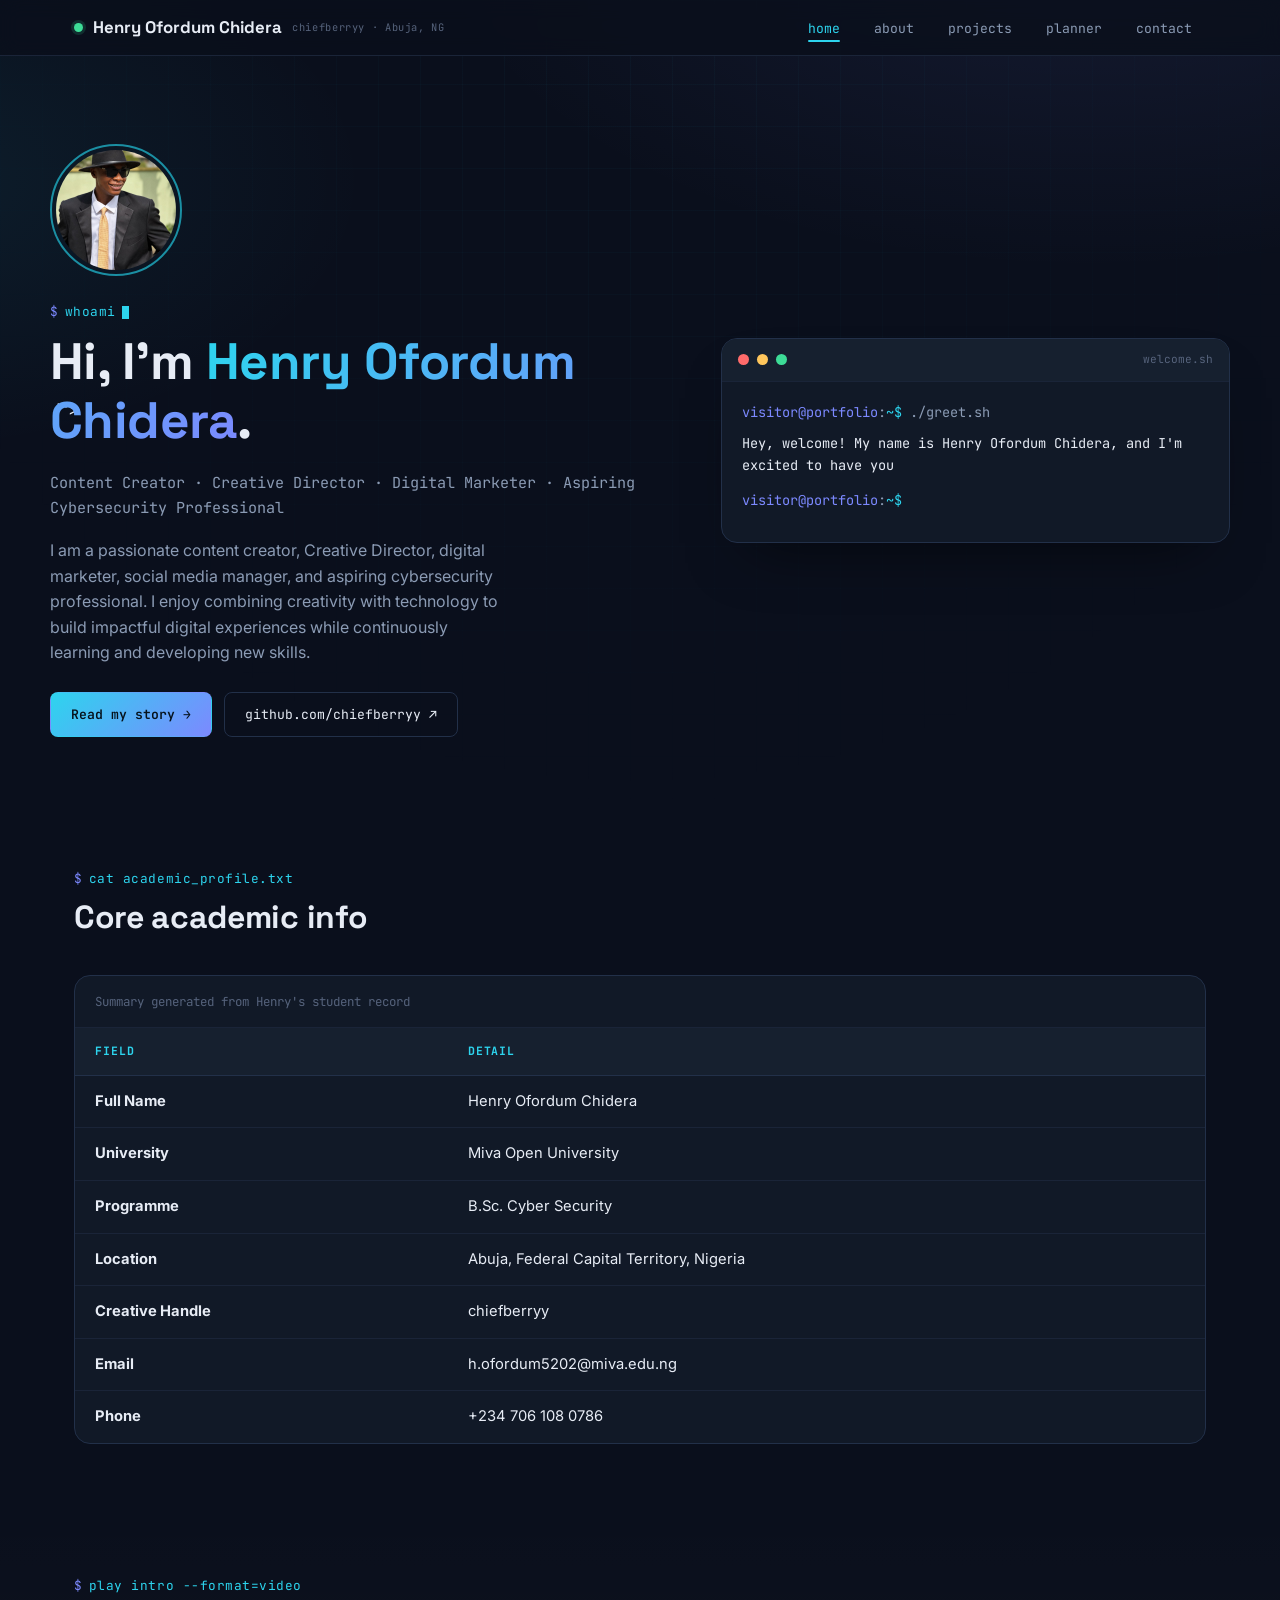
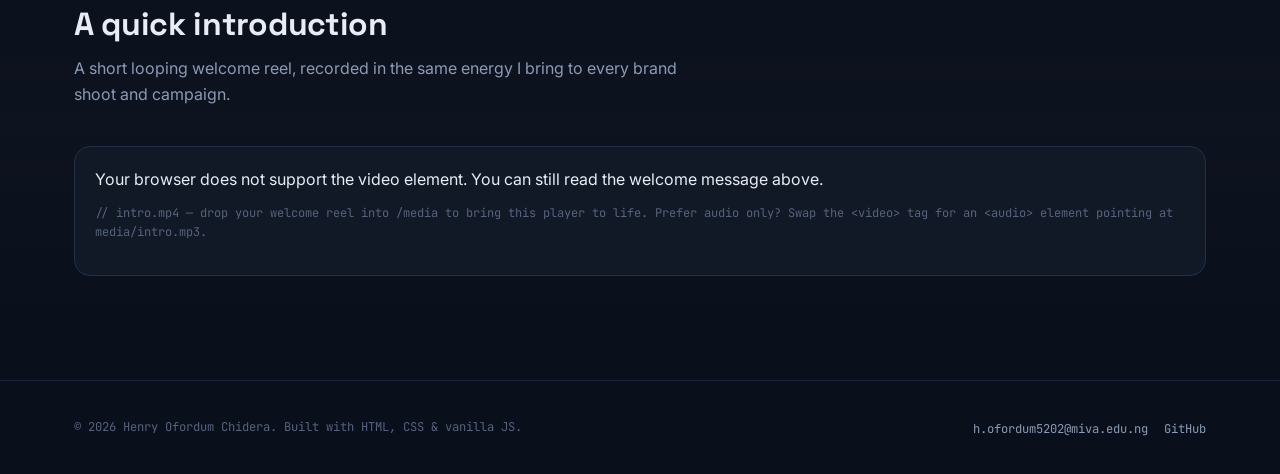
==== index.html @ 6d312f0e "Replace media placeholder with image tag" ====
<!DOCTYPE html>
<html lang="en">
<head>
<meta charset="UTF-8">
<meta name="viewport" content="width=device-width, initial-scale=1.0">
<title>Henry Ofordum Chidera — Portfolio</title>
<meta name="description" content="Portfolio of Henry Ofordum Chidera — content creator, creative director, digital marketer, and aspiring cybersecurity professional.">
<link rel="preconnect" href="https://fonts.googleapis.com">
<link href="https://fonts.googleapis.com/css2?family=Space+Grotesk:wght@500;700&family=Inter:wght@400;500;600&family=JetBrains+Mono:wght@400;500&display=swap" rel="stylesheet">
<link rel="stylesheet" href="styles.css">
</head>
<body>

<header class="site-header">
  <nav class="navbar">
    <a href="index.html" class="brand">
      <span class="dot" aria-hidden="true"></span>
      Henry Ofordum Chidera
      <small>chiefberryy · Abuja, NG</small>
    </a>
    <button class="nav-toggle" id="navToggle" aria-label="Toggle navigation" aria-expanded="false">
      <span></span><span></span><span></span>
    </button>
    <ul class="nav-links" id="navLinks">
      <li><a href="index.html" class="active">home</a></li>
      <li><a href="about.html">about</a></li>
      <li><a href="projects.html">projects</a></li>
      <li><a href="planner.html">planner</a></li>
      <li><a href="contact.html">contact</a></li>
    </ul>
  </nav>
</header>

<main>
  <section class="hero container">
    <div class="hero-copy">
      <div class="profile-frame">
        <img src="Media/projects.jpg" alt="Project Image">
        <svg xmlns=%22http://www.w3.org/2000/svg%22 width=%22200%22 height=%22200%22><rect width=%22200%22 height=%22200%22 fill=%22%2316202F%22/><text x=%2250%25%22 y=%2255%25%22 font-family=%22monospace%22 font-size=%2242%22 fill=%22%232DD4EE%22 text-anchor=%22middle%22>HC</text></svg>'">
      </div>
      <p class="prompt">whoami<span class="cursor"></span></p>
      <h1>Hi, I'm <span class="highlight">Henry Ofordum Chidera</span>.</h1>
      <p class="hero-role">Content Creator · Creative Director · Digital Marketer · Aspiring Cybersecurity Professional</p>
      <p class="hero-bio">I am a passionate content creator, Creative Director, digital marketer, social media manager, and aspiring cybersecurity professional. I enjoy combining creativity with technology to build impactful digital experiences while continuously learning and developing new skills.</p>
      <div class="hero-actions">
        <a href="about.html" class="btn btn-primary">Read my story →</a>
        <a href="https://github.com/chiefberryy" target="_blank" rel="noopener" class="btn btn-ghost">github.com/chiefberryy ↗</a>
      </div>
    </div>

    <div class="terminal" aria-hidden="false">
      <div class="terminal-bar">
        <span></span><span></span><span></span>
        <em>welcome.sh</em>
      </div>
      <div class="terminal-body">
        <div class="line"><span class="accent2">visitor@portfolio</span>:<span class="accent">~$</span> ./greet.sh</div>
        <div class="line" id="typed-msg"></div>
        <div class="line" style="margin-top:1em;"><span class="accent2">visitor@portfolio</span>:<span class="accent">~$</span> <span class="cursor" style="background:var(--text-dim)"></span></div>
      </div>
    </div>
  </section>

  <section class="section">
    <div class="container">
      <div class="section-head">
        <p class="prompt">cat academic_profile.txt</p>
        <h2>Core academic info</h2>
      </div>
      <div class="data-table-wrap">
        <table class="data-table">
          <caption>Summary generated from Henry's student record</caption>
          <thead>
            <tr>
              <th scope="col">Field</th>
              <th scope="col">Detail</th>
            </tr>
          </thead>
          <tbody>
            <tr><th scope="row">Full Name</th><td>Henry Ofordum Chidera</td></tr>
            <tr><th scope="row">University</th><td>Miva Open University</td></tr>
            <tr><th scope="row">Programme</th><td>B.Sc. Cyber Security</td></tr>
            <tr><th scope="row">Location</th><td>Abuja, Federal Capital Territory, Nigeria</td></tr>
            <tr><th scope="row">Creative Handle</th><td>chiefberryy</td></tr>
            <tr><th scope="row">Email</th><td>h.ofordum5202@miva.edu.ng</td></tr>
            <tr><th scope="row">Phone</th><td>+234 706 108 0786</td></tr>
          </tbody>
        </table>
      </div>
    </div>
  </section>

  <section class="section section-alt">
    <div class="container">
      <div class="section-head">
        <p class="prompt">play intro --format=video</p>
        <h2>A quick introduction</h2>
        <p>A short looping welcome reel, recorded in the same energy I bring to every brand shoot and campaign.</p>
      </div>
      <div class="media-block">
        
          <source src="media/intro.mp4" type="video/mp4">
          Your browser does not support the video element. You can still read the welcome message above.
        
        <p class="media-caption">// intro.mp4 — drop your welcome reel into /media to bring this player to life. Prefer audio only? Swap the &lt;video&gt; tag for an &lt;audio&gt; element pointing at media/intro.mp3.</p>
      </div>
    </div>
  </section>
</main>

<footer class="site-footer">
  <div class="container footer-row">
    <p>© <span id="year"></span> Henry Ofordum Chidera. Built with HTML, CSS &amp; vanilla JS.</p>
    <ul class="footer-links">
      <li><a href="mailto:h.ofordum5202@miva.edu.ng">h.ofordum5202@miva.edu.ng</a></li>
      <li><a href="https://github.com/chiefberryy" target="_blank" rel="noopener">GitHub</a></li>
    </ul>
  </div>
</footer>

<script src="script.js"></script>
</body>
</html>
---- styles.css ----
/* =========================================================
   Henry Ofordum Chidera — Portfolio
   Design tokens
   ========================================================= */
:root{
  --bg: #0A0F1C;
  --bg-grid: #0D1424;
  --surface: #111927;
  --surface-2: #16202F;
  --border: #223049;
  --border-soft: #1A2438;
  --text: #E7ECF5;
  --text-muted: #8B9BB4;
  --text-dim: #56637C;
  --cyan: #2DD4EE;
  --cyan-dim: #1B8FA3;
  --indigo: #7C89FF;
  --success: #3DDC97;
  --danger: #FF6B7A;
  --radius: 10px;
  --radius-lg: 16px;
  --font-display: 'Space Grotesk', 'Segoe UI', sans-serif;
  --font-body: 'Inter', 'Segoe UI', sans-serif;
  --font-mono: 'JetBrains Mono', 'Courier New', monospace;
  --max-w: 1180px;
  --ease: cubic-bezier(.2,.7,.2,1);
}

@media (prefers-reduced-motion: reduce){
  *{ animation-duration: .001ms !important; animation-iteration-count: 1 !important; transition-duration: .001ms !important; }
}

*, *::before, *::after{ box-sizing: border-box; }
html{ scroll-behavior: smooth; }

body{
  margin: 0;
  background:
    radial-gradient(1100px 600px at 85% -10%, rgba(124,137,255,.10), transparent 60%),
    radial-gradient(900px 500px at -10% 20%, rgba(45,212,238,.08), transparent 55%),
    var(--bg);
  background-attachment: fixed;
  color: var(--text);
  font-family: var(--font-body);
  line-height: 1.6;
  -webkit-font-smoothing: antialiased;
}

/* subtle circuit-grid backdrop */
body::before{
  content: "";
  position: fixed;
  inset: 0;
  pointer-events: none;
  z-index: 0;
  background-image:
    linear-gradient(rgba(45,212,238,.035) 1px, transparent 1px),
    linear-gradient(90deg, rgba(45,212,238,.035) 1px, transparent 1px);
  background-size: 42px 42px;
  mask-image: radial-gradient(circle at 50% 0%, black, transparent 75%);
}

img{ max-width: 100%; display:block; }
a{ color: inherit; text-decoration: none; }
h1,h2,h3,h4{ font-family: var(--font-display); margin: 0 0 .4em; line-height: 1.15; letter-spacing: -0.01em; }
p{ margin: 0 0 1em; color: var(--text-muted); }
ul{ margin:0; padding:0; }
.container{ max-width: var(--max-w); margin: 0 auto; padding: 0 24px; position: relative; z-index: 1; }

:focus-visible{ outline: 2px solid var(--cyan); outline-offset: 3px; border-radius: 4px; }

/* =========================================================
   Mono / terminal utility bits — the site's signature motif
   ========================================================= */
.prompt{
  font-family: var(--font-mono);
  font-size: .8rem;
  letter-spacing: .04em;
  color: var(--cyan);
  display: inline-flex;
  align-items: center;
  gap: .5em;
  text-transform: lowercase;
  margin-bottom: .8em;
}
.prompt::before{ content: "$"; color: var(--indigo); }
.prompt .cursor{
  display:inline-block; width: .55em; height: 1em; background: var(--cyan);
  animation: blink 1.1s steps(1) infinite;
}
@keyframes blink{ 50%{ opacity: 0; } }

.tag{
  font-family: var(--font-mono);
  font-size: .72rem;
  padding: .3em .65em;
  border: 1px solid var(--border);
  border-radius: 100px;
  color: var(--text-muted);
  background: var(--surface);
}

/* =========================================================
   Navigation — "system status bar"
   ========================================================= */
.site-header{
  position: sticky; top: 0; z-index: 50;
  background: rgba(10,15,28,.82);
  backdrop-filter: blur(10px);
  border-bottom: 1px solid var(--border-soft);
}
.navbar{
  display: flex; align-items: center; justify-content: space-between;
  padding: 14px 24px;
  max-width: var(--max-w); margin: 0 auto;
}
.brand{
  display: flex; align-items: center; gap: .6em;
  font-family: var(--font-display); font-weight: 700; font-size: 1.05rem;
}
.brand .dot{
  width: 9px; height: 9px; border-radius: 50%;
  background: var(--success);
  box-shadow: 0 0 0 3px rgba(61,220,151,.15);
  animation: pulse 2.2s ease-in-out infinite;
}
@keyframes pulse{ 0%,100%{ box-shadow: 0 0 0 3px rgba(61,220,151,.15);} 50%{ box-shadow: 0 0 0 6px rgba(61,220,151,.08);} }
.brand small{
  display:block; font-family: var(--font-mono); font-weight: 400; font-size: .65rem; color: var(--text-dim); letter-spacing: .06em;
}

.nav-links{
  display: flex; align-items: center; gap: 6px;
  list-style: none;
}
.nav-links a{
  font-family: var(--font-mono);
  font-size: .82rem;
  color: var(--text-muted);
  padding: 8px 14px;
  border-radius: 8px;
  position: relative;
  transition: color .2s var(--ease), background .2s var(--ease);
}
.nav-links a:hover{ color: var(--text); background: var(--surface-2); }
.nav-links a.active{ color: var(--cyan); }
.nav-links a.active::after{
  content:""; position: absolute; left: 14px; right: 14px; bottom: 3px; height: 2px;
  background: var(--cyan); border-radius: 2px;
}

.nav-toggle{
  display: none;
  flex-direction: column; gap: 4px;
  background: none; border: none; cursor: pointer; padding: 8px;
}
.nav-toggle span{ width: 22px; height: 2px; background: var(--text); border-radius: 2px; }

/* =========================================================
   Buttons
   ========================================================= */
.btn{
  font-family: var(--font-mono);
  font-size: .82rem;
  display: inline-flex; align-items: center; gap: .5em;
  padding: 11px 20px;
  border-radius: 8px;
  border: 1px solid var(--border);
  background: var(--surface);
  color: var(--text);
  cursor: pointer;
  transition: transform .15s var(--ease), border-color .2s var(--ease), background .2s var(--ease);
}
.btn:hover{ transform: translateY(-2px) scale(1.02); border-color: var(--cyan-dim); }
.btn:active{ transform: translateY(0) scale(.98); }
.btn-primary{
  background: linear-gradient(135deg, var(--cyan), var(--indigo));
  border-color: transparent; color: #06121C; font-weight: 600;
}
.btn-primary:hover{ filter: brightness(1.08); border-color: transparent; }
.btn-ghost{ background: transparent; }
.btn-danger{ border-color: rgba(255,107,122,.4); color: var(--danger); background: transparent; }
.btn-danger:hover{ background: rgba(255,107,122,.08); border-color: var(--danger); }
.btn-block{ width: 100%; justify-content: center; }
.btn:disabled{ opacity:.45; cursor:not-allowed; transform:none; }

/* =========================================================
   Hero (index.html)
   ========================================================= */
.hero{
  padding: 88px 0 64px;
  display: grid;
  grid-template-columns: 1.1fr .9fr;
  gap: 48px;
  align-items: center;
}
.hero-copy h1{
  font-size: clamp(2.1rem, 4vw, 3.2rem);
}
.hero-copy h1 .highlight{
  background: linear-gradient(120deg, var(--cyan), var(--indigo));
  -webkit-background-clip: text; background-clip: text; color: transparent;
}
.hero-role{
  font-family: var(--font-mono); color: var(--text-muted); font-size: .95rem; margin-bottom: 1.2em;
}
.hero-bio{ max-width: 46ch; }
.hero-actions{ display: flex; gap: 12px; margin-top: 1.6em; flex-wrap: wrap; }

.terminal{
  background: var(--surface);
  border: 1px solid var(--border);
  border-radius: var(--radius-lg);
  overflow: hidden;
  box-shadow: 0 30px 60px -30px rgba(0,0,0,.6);
}
.terminal-bar{
  display: flex; align-items: center; gap: 8px;
  padding: 12px 16px;
  background: var(--surface-2);
  border-bottom: 1px solid var(--border-soft);
}
.terminal-bar span{ width: 11px; height: 11px; border-radius: 50%; background: var(--border); }
.terminal-bar span:nth-child(1){ background: #FF6B6B; }
.terminal-bar span:nth-child(2){ background: #FFC65C; }
.terminal-bar span:nth-child(3){ background: #3DDC97; }
.terminal-bar em{ font-style: normal; font-family: var(--font-mono); font-size: .7rem; color: var(--text-dim); margin-left: auto; }
.terminal-body{ padding: 20px; font-family: var(--font-mono); font-size: .85rem; color: var(--text-muted); }
.terminal-body .line{ margin-bottom: .7em; }
.terminal-body .accent{ color: var(--cyan); }
.terminal-body .accent2{ color: var(--indigo); }
#typed-msg{ color: var(--text); white-space: pre-wrap; }

.profile-frame{
  width: 132px; height: 132px;
  border-radius: 50%;
  border: 2px solid var(--cyan-dim);
  padding: 4px;
  margin-bottom: 1.4em;
}
.profile-frame img{
  width: 100%; height: 100%; object-fit: cover; border-radius: 50%;
  background: var(--surface-2);
}

/* =========================================================
   Section shell
   ========================================================= */
.section{ padding: 64px 0; }
.section-head{ max-width: 62ch; margin-bottom: 2.4em; }
.section-head h2{ font-size: clamp(1.5rem, 2.6vw, 2rem); }
.section-alt{ background: linear-gradient(180deg, transparent, rgba(255,255,255,.015), transparent); }

/* =========================================================
   Academic info table
   ========================================================= */
.data-table-wrap{
  border: 1px solid var(--border);
  border-radius: var(--radius-lg);
  overflow: hidden;
  background: var(--surface);
}
table.data-table{ width: 100%; border-collapse: collapse; }
.data-table caption{ text-align: left; padding: 16px 20px; font-family: var(--font-mono); font-size: .78rem; color: var(--text-dim); border-bottom: 1px solid var(--border-soft); }
.data-table th, .data-table td{ text-align: left; padding: 14px 20px; font-size: .92rem; }
.data-table thead th{
  font-family: var(--font-mono); font-size: .72rem; text-transform: uppercase; letter-spacing: .08em;
  color: var(--cyan); background: var(--surface-2); border-bottom: 1px solid var(--border);
}
.data-table tbody tr:not(:last-child){ border-bottom: 1px solid var(--border-soft); }
.data-table tbody tr:hover{ background: rgba(45,212,238,.04); }

/* =========================================================
   Media block (video/audio)
   ========================================================= */
.media-block{
  border: 1px solid var(--border);
  border-radius: var(--radius-lg);
  background: var(--surface);
  padding: 20px;
}
.media-block video, .media-block audio{ width: 100%; border-radius: 10px; }
.media-caption{ font-family: var(--font-mono); font-size: .75rem; color: var(--text-dim); margin-top: 12px; }

/* =========================================================
   Skill / info cards grid
   ========================================================= */
.card-grid{
  display: grid;
  grid-template-columns: repeat(auto-fit, minmax(220px, 1fr));
  gap: 18px;
}
.card{
  background: var(--surface);
  border: 1px solid var(--border);
  border-radius: var(--radius-lg);
  padding: 22px;
  transition: transform .2s var(--ease), border-color .2s var(--ease);
}
.card:hover{ transform: translateY(-4px); border-color: var(--cyan-dim); }
.card .card-icon{
  font-family: var(--font-mono); font-size: .72rem; color: var(--cyan);
  border: 1px solid var(--border); border-radius: 100px; padding: .3em .7em; display: inline-block; margin-bottom: 1em;
}
.card h3{ font-size: 1.05rem; margin-bottom: .3em; }
.card p{ margin: 0; font-size: .9rem; }

.meter{ height: 6px; border-radius: 6px; background: var(--surface-2); overflow: hidden; margin-top: 14px; }
.meter span{ display:block; height: 100%; background: linear-gradient(90deg, var(--cyan), var(--indigo)); border-radius: 6px; }

/* hobbies list */
.chip-list{ display: flex; flex-wrap: wrap; gap: 10px; list-style: none; }
.chip-list li{
  font-family: var(--font-mono); font-size: .82rem;
  padding: 9px 16px; border-radius: 100px;
  background: var(--surface); border: 1px solid var(--border);
  color: var(--text-muted);
  transition: color .2s var(--ease), border-color .2s var(--ease);
}
.chip-list li:hover{ color: var(--cyan); border-color: var(--cyan-dim); }

/* =========================================================
   Projects
   ========================================================= */
.project-grid{
  display: grid;
  grid-template-columns: repeat(auto-fit, minmax(300px, 1fr));
  gap: 24px;
}
.project-card{
  background: var(--surface);
  border: 1px solid var(--border);
  border-radius: var(--radius-lg);
  overflow: hidden;
  display: flex; flex-direction: column;
  transition: transform .2s var(--ease), border-color .2s var(--ease);
}
.project-card:hover{ transform: translateY(-5px); border-color: var(--cyan-dim); }
.project-shot{
  aspect-ratio: 16/10;
  background:
    repeating-linear-gradient(135deg, rgba(45,212,238,.06) 0 2px, transparent 2px 14px),
    linear-gradient(160deg, var(--surface-2), var(--bg-grid));
  display: flex; align-items: center; justify-content: center;
  border-bottom: 1px solid var(--border-soft);
  font-family: var(--font-mono); font-size: .72rem; color: var(--text-dim); letter-spacing: .05em;
}
.project-body{ padding: 22px; display:flex; flex-direction: column; gap: 10px; flex: 1; }
.project-body .tag{ align-self: flex-start; }
.project-body h3{ font-size: 1.15rem; }
.project-actions{ margin-top: auto; display: flex; gap: 10px; padding-top: 8px; flex-wrap: wrap; }

/* =========================================================
   Planner
   ========================================================= */
.planner-panel{
  background: var(--surface);
  border: 1px solid var(--border);
  border-radius: var(--radius-lg);
  padding: 24px;
}
.task-input-row{ display: flex; gap: 10px; margin-bottom: 22px; }
.task-input-row input{ flex: 1; }
.task-stats{
  display: flex; gap: 20px; font-family: var(--font-mono); font-size: .78rem; color: var(--text-dim);
  margin-bottom: 16px; flex-wrap: wrap;
}
.task-stats strong{ color: var(--cyan); }
.task-list{ list-style: none; display: flex; flex-direction: column; gap: 10px; }
.task-item{
  display: flex; align-items: center; gap: 14px;
  background: var(--surface-2);
  border: 1px solid var(--border-soft);
  border-radius: 10px;
  padding: 13px 16px;
  cursor: pointer;
  transition: border-color .2s var(--ease), opacity .2s var(--ease);
}
.task-item:hover{ border-color: var(--cyan-dim); }
.task-check{
  width: 18px; height: 18px; border-radius: 5px; border: 1.5px solid var(--text-dim);
  flex-shrink: 0; display: flex; align-items: center; justify-content: center;
  font-size: .7rem; color: transparent;
}
.task-text{ flex: 1; font-size: .93rem; word-break: break-word; }
.task-item.done{ opacity: .55; }
.task-item.done .task-text{ text-decoration: line-through; color: var(--text-dim); }
.task-item.done .task-check{ background: var(--success); border-color: var(--success); color: #06121C; }
.task-remove{
  font-family: var(--font-mono); font-size: .72rem; color: var(--text-dim);
  background: none; border: 1px solid var(--border); border-radius: 6px; padding: 6px 10px; cursor: pointer;
  transition: color .2s var(--ease), border-color .2s var(--ease);
}
.task-remove:hover{ color: var(--danger); border-color: var(--danger); }
.empty-state{ font-family: var(--font-mono); font-size: .85rem; color: var(--text-dim); text-align: center; padding: 30px 10px; }

/* =========================================================
   Forms (contact + planner input)
   ========================================================= */
label{ display: block; font-family: var(--font-mono); font-size: .75rem; color: var(--text-muted); margin-bottom: 6px; letter-spacing: .03em; }
input, textarea{
  width: 100%;
  background: var(--surface-2);
  border: 1px solid var(--border);
  border-radius: 8px;
  padding: 12px 14px;
  color: var(--text);
  font-family: var(--font-body);
  font-size: .93rem;
  transition: border-color .2s var(--ease), box-shadow .2s var(--ease);
}
input::placeholder, textarea::placeholder{ color: var(--text-dim); }
input:focus, textarea:focus{ border-color: var(--cyan); box-shadow: 0 0 0 3px rgba(45,212,238,.12); outline: none; }
.field{ margin-bottom: 18px; }
.field-error{ font-family: var(--font-mono); font-size: .74rem; color: var(--danger); margin-top: 6px; min-height: 1em; }
input.invalid, textarea.invalid{ border-color: var(--danger); }
.form-status{
  font-family: var(--font-mono); font-size: .85rem; padding: 12px 16px; border-radius: 8px;
  margin-top: 16px; display: none; border: 1px solid transparent;
}
.form-status.show{ display: block; }
.form-status.success{ color: var(--success); background: rgba(61,220,151,.08); border-color: rgba(61,220,151,.3); }
.form-status.error{ color: var(--danger); background: rgba(255,107,122,.08); border-color: rgba(255,107,122,.3); }

.contact-grid{
  display: grid; grid-template-columns: .9fr 1.1fr; gap: 40px; align-items: start;
}
.contact-info .card{ margin-bottom: 16px; }
.contact-info .card h3{ font-size: .95rem; color: var(--text-muted); font-family: var(--font-mono); text-transform: lowercase; }
.contact-info .card p{ font-size: 1rem; color: var(--text); margin: 0; }

/* =========================================================
   Footer
   ========================================================= */
.site-footer{
  border-top: 1px solid var(--border-soft);
  padding: 34px 0;
  margin-top: 40px;
}
.footer-row{ display: flex; justify-content: space-between; align-items: center; flex-wrap: wrap; gap: 12px; }
.footer-row p{ margin: 0; font-family: var(--font-mono); font-size: .76rem; color: var(--text-dim); }
.footer-links{ display: flex; gap: 16px; list-style: none; }
.footer-links a{ font-family: var(--font-mono); font-size: .76rem; color: var(--text-muted); }
.footer-links a:hover{ color: var(--cyan); }

/* =========================================================
   Responsive
   ========================================================= */
@media (max-width: 880px){
  .hero{ grid-template-columns: 1fr; padding-top: 40px; }
  .contact-grid{ grid-template-columns: 1fr; }
}

@media (max-width: 720px){
  .nav-toggle{ display: flex; }
  .nav-links{
    position: absolute; top: 100%; left: 0; right: 0;
    flex-direction: column; align-items: stretch;
    background: var(--surface); border-bottom: 1px solid var(--border-soft);
    padding: 10px; gap: 2px;
    display: none;
  }
  .nav-links.open{ display: flex; }
  .nav-links a{ padding: 12px 14px; }
  .section{ padding: 44px 0; }
  .hero{ padding: 44px 0 40px; }
}

@media (max-width: 480px){
  .task-input-row{ flex-direction: column; }
  .hero-actions{ flex-direction: column; align-items: stretch; }
  .footer-row{ flex-direction: column; align-items: flex-start; }
}
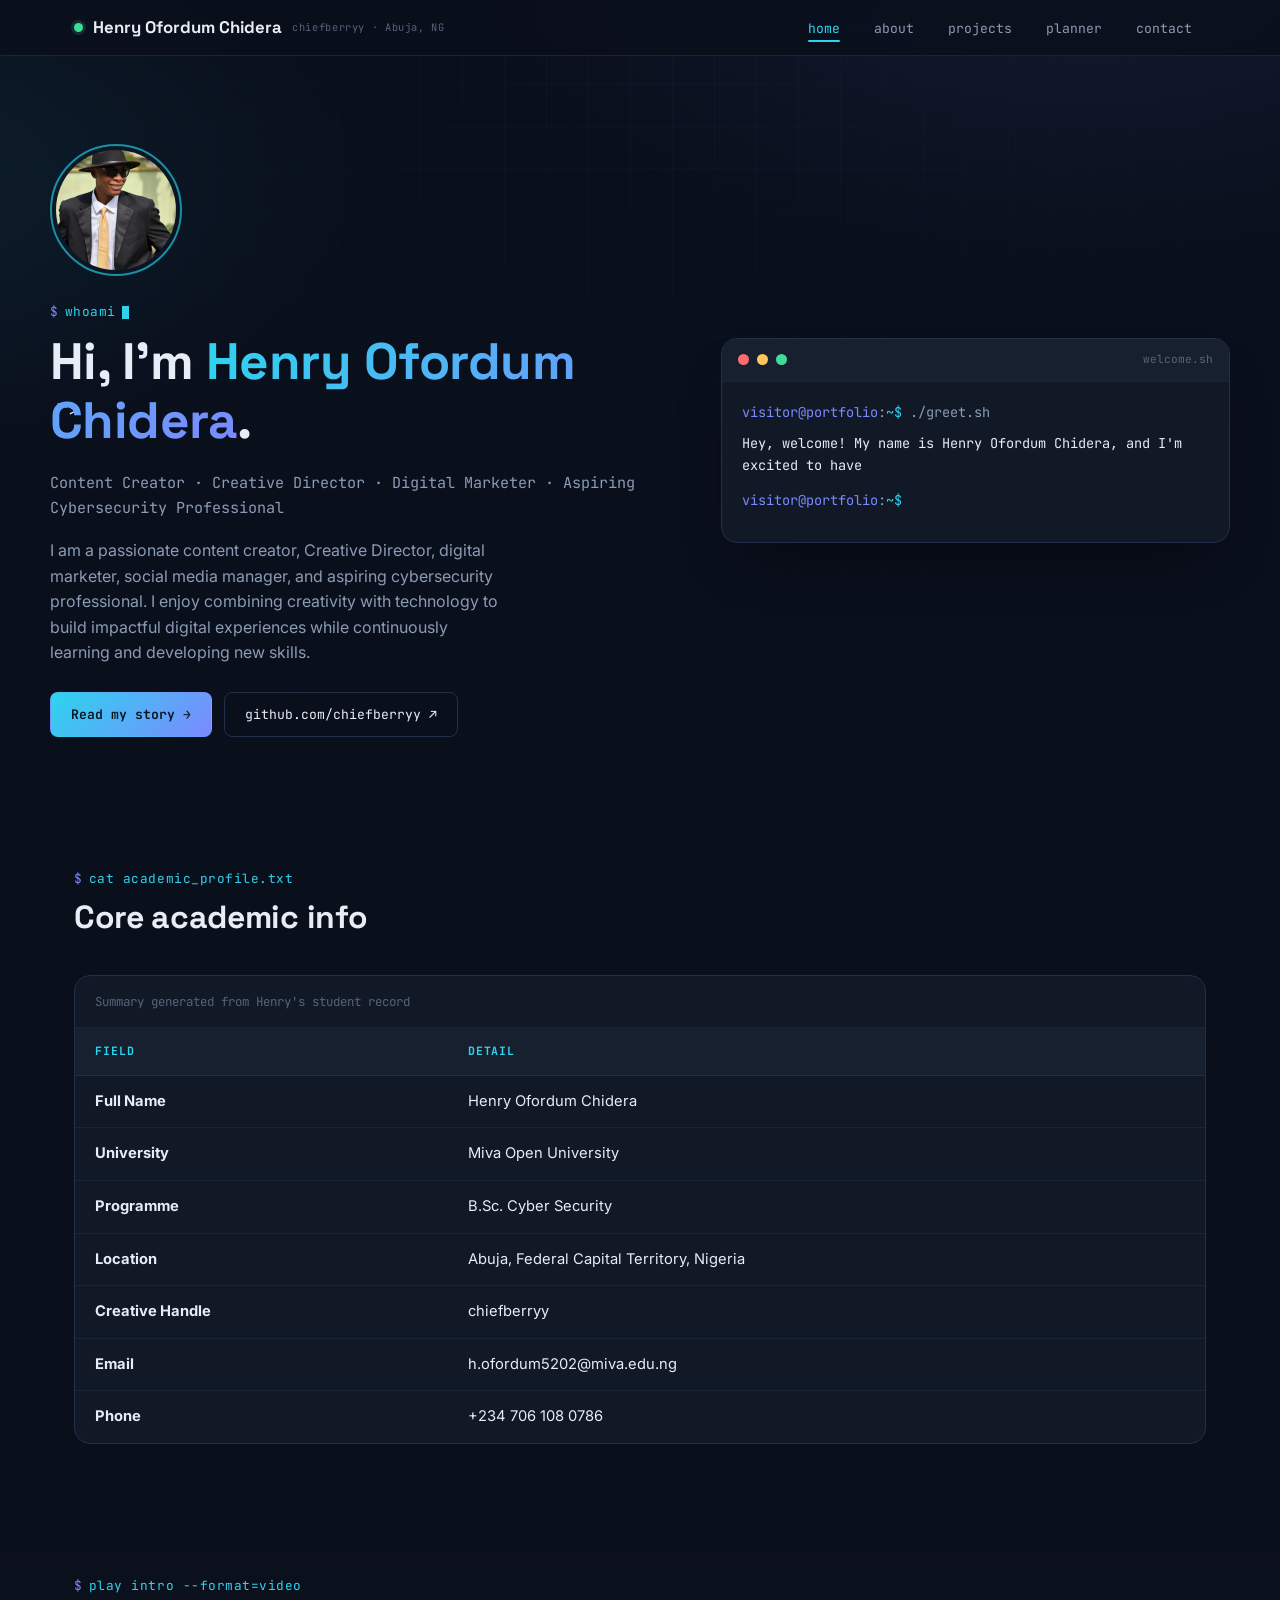
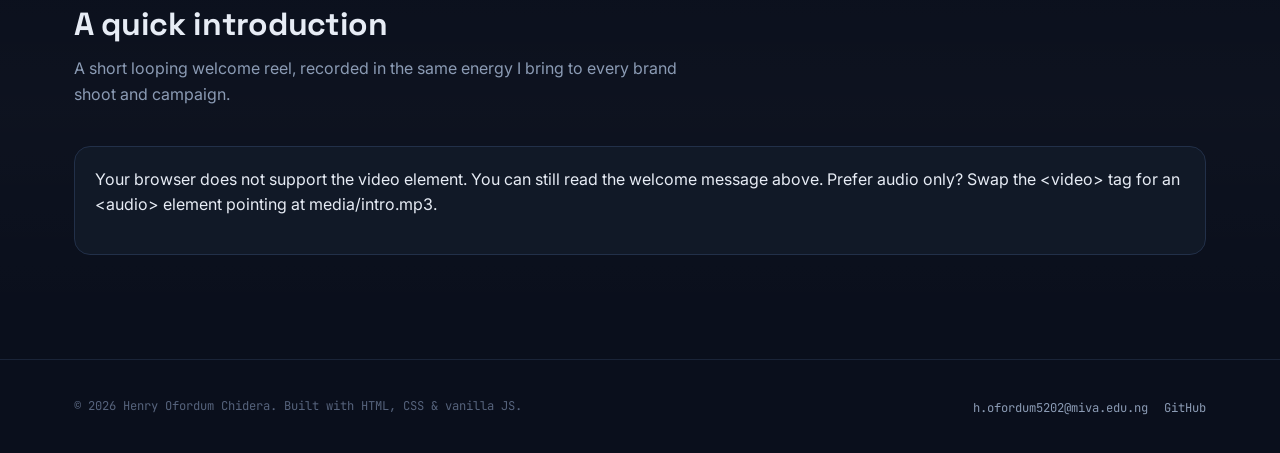
==== commit 126909e7: "Update media caption in index.html Removed redundant instruction from media caption." ====
--- a/index.html
+++ b/index.html
@@ -102,7 +102,7 @@
           <source src="media/intro.mp4" type="video/mp4">
           Your browser does not support the video element. You can still read the welcome message above.
         
-        <p class="media-caption">// intro.mp4 — drop your welcome reel into /media to bring this player to life. Prefer audio only? Swap the &lt;video&gt; tag for an &lt;audio&gt; element pointing at media/intro.mp3.</p>
+         Prefer audio only? Swap the &lt;video&gt; tag for an &lt;audio&gt; element pointing at media/intro.mp3.</p>
       </div>
     </div>
   </section>
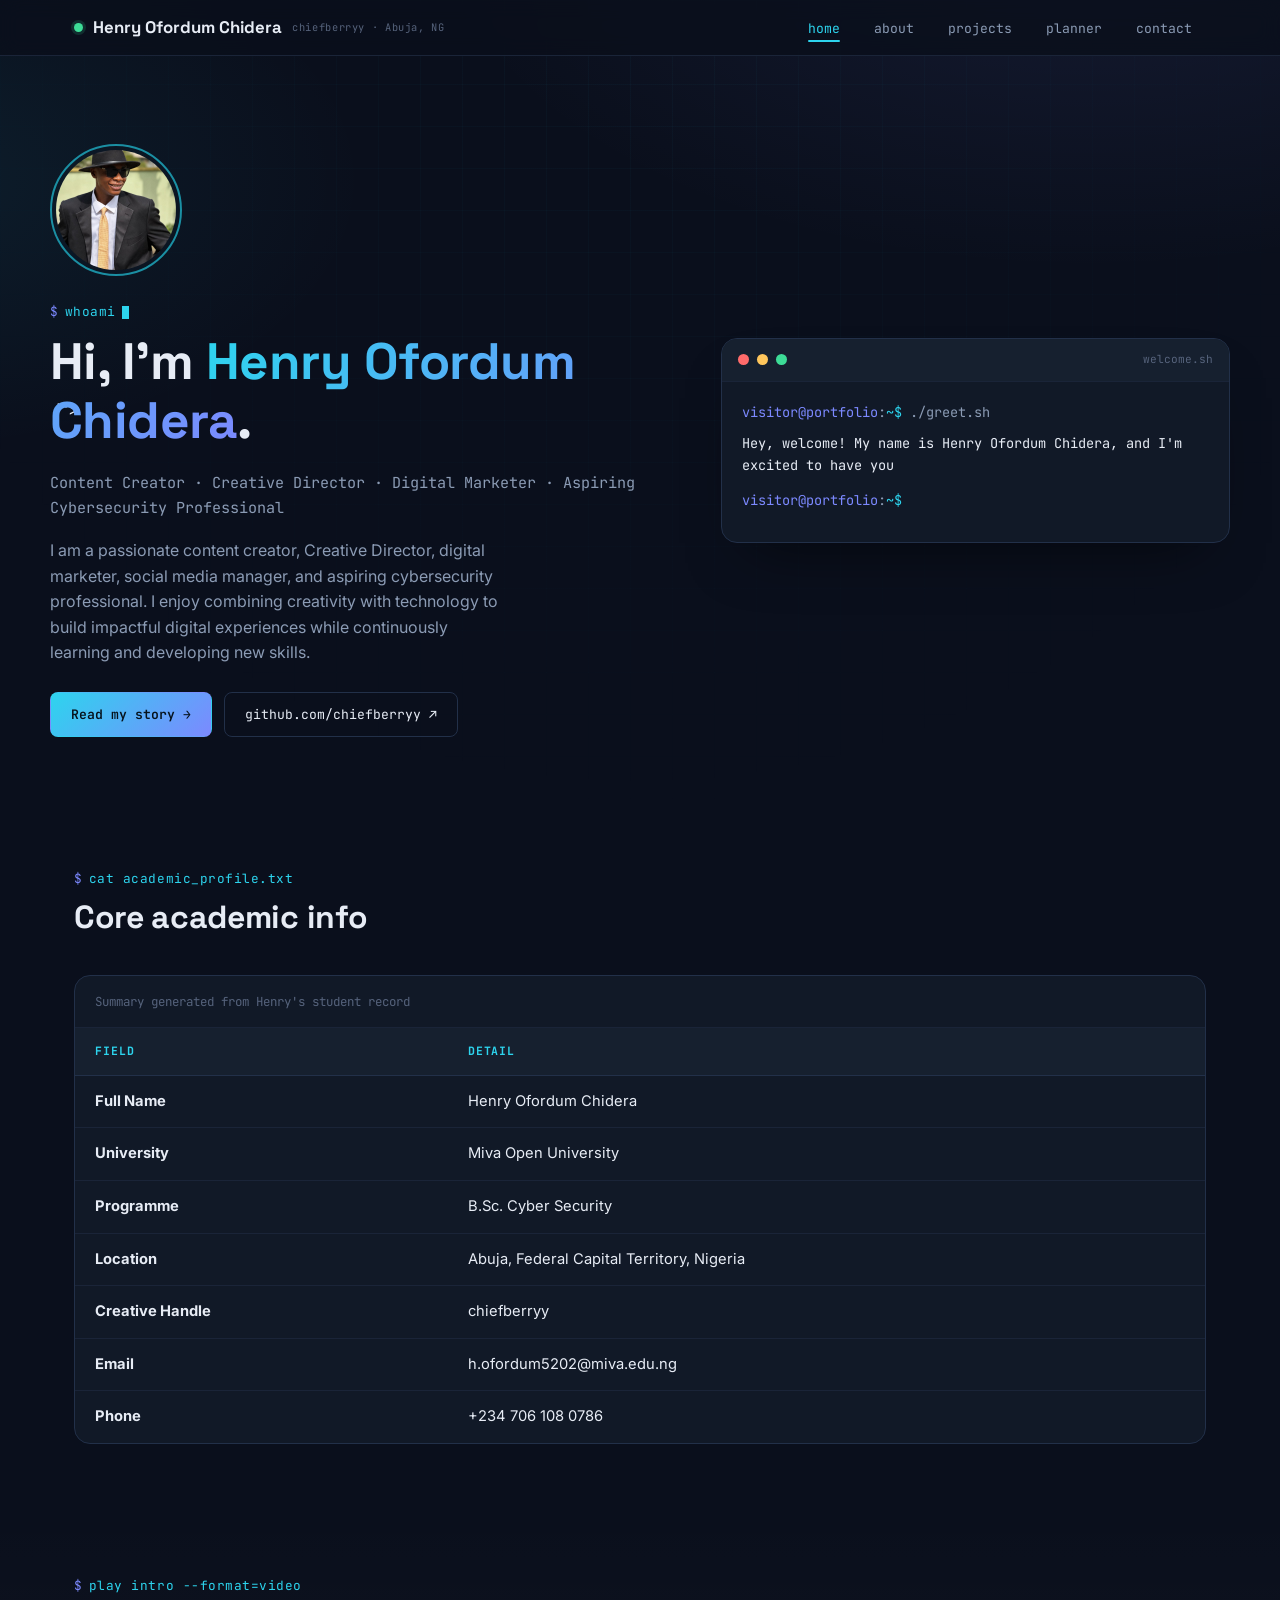
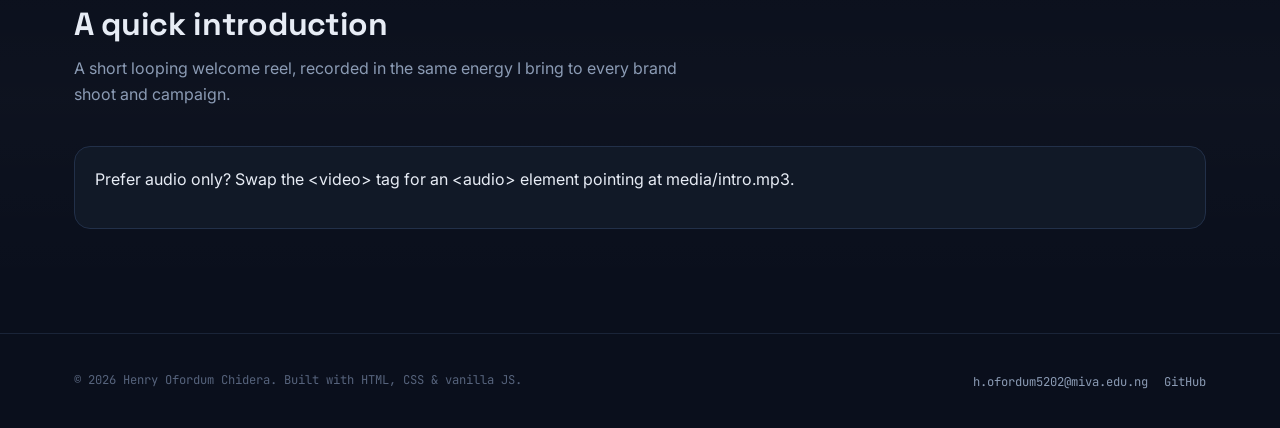
==== commit 31b4ec12: "Remove video source from media block Removed video source from media block in index.html." ====
--- a/index.html
+++ b/index.html
@@ -97,10 +97,7 @@
         <h2>A quick introduction</h2>
         <p>A short looping welcome reel, recorded in the same energy I bring to every brand shoot and campaign.</p>
       </div>
-      <div class="media-block">
-        
-          <source src="media/intro.mp4" type="video/mp4">
-          Your browser does not support the video element. You can still read the welcome message above.
+      <div class="media-block"> 
         
          Prefer audio only? Swap the &lt;video&gt; tag for an &lt;audio&gt; element pointing at media/intro.mp3.</p>
       </div>
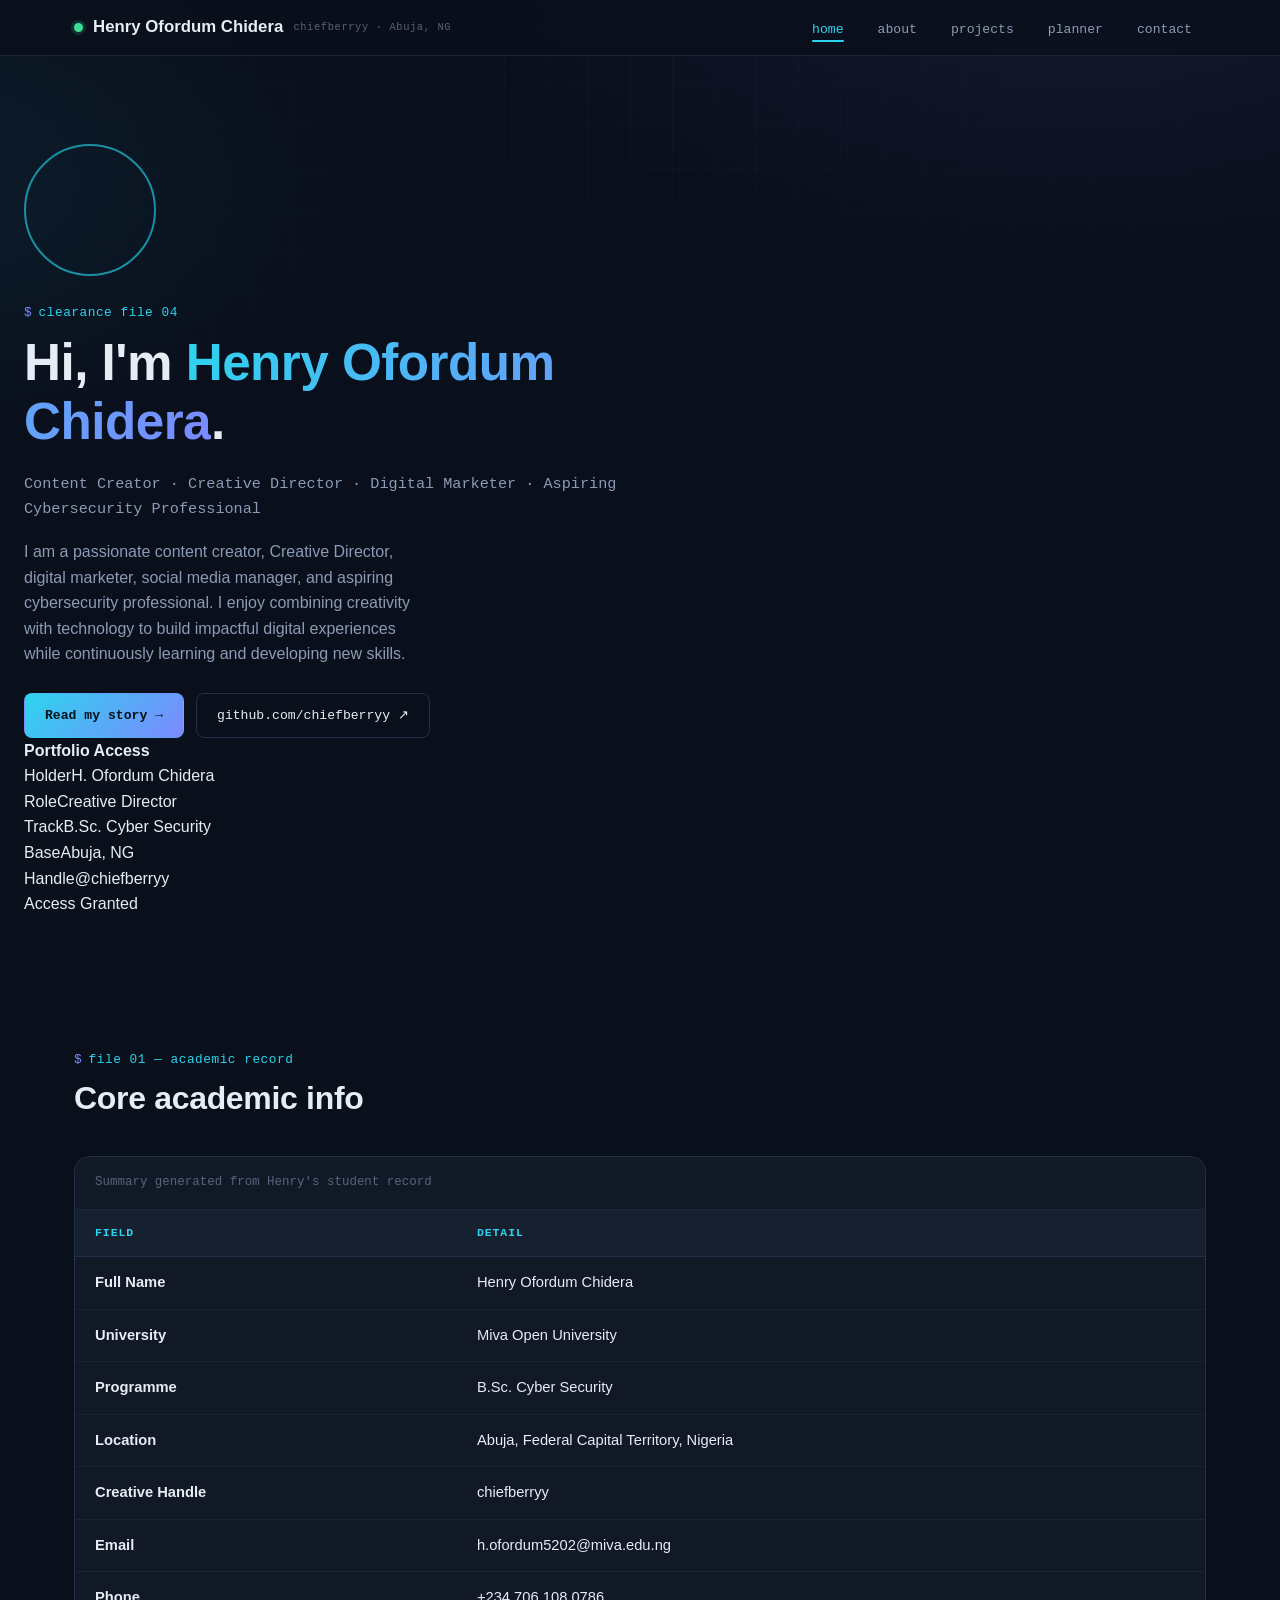
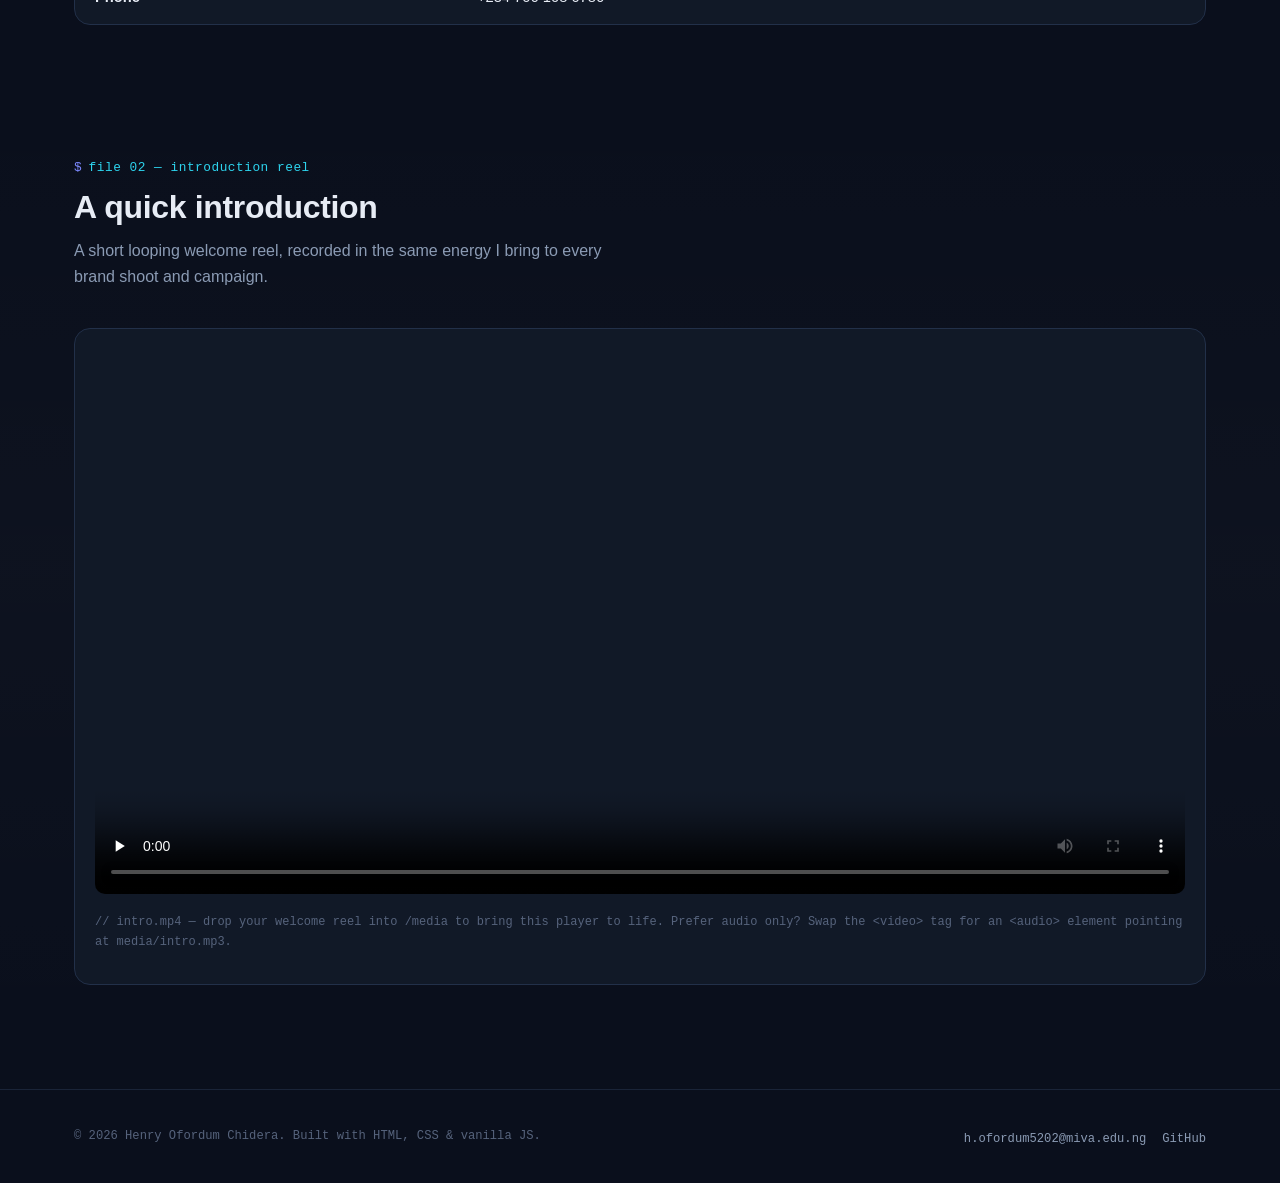
==== commit 07529851: "Create index.html" ====
--- a/index.html
+++ b/index.html
@@ -6,7 +6,7 @@
 <title>Henry Ofordum Chidera — Portfolio</title>
 <meta name="description" content="Portfolio of Henry Ofordum Chidera — content creator, creative director, digital marketer, and aspiring cybersecurity professional.">
 <link rel="preconnect" href="https://fonts.googleapis.com">
-<link href="https://fonts.googleapis.com/css2?family=Space+Grotesk:wght@500;700&family=Inter:wght@400;500;600&family=JetBrains+Mono:wght@400;500&display=swap" rel="stylesheet">
+<link href="https://fonts.googleapis.com/css2?family=Big+Shoulders:wght@600;700;800&family=Source+Serif+4:opsz,wght@8..60,400;8..60,500;8..60,600&family=IBM+Plex+Mono:wght@400;500&display=swap" rel="stylesheet">
 <link rel="stylesheet" href="styles.css">
 </head>
 <body>
@@ -32,31 +32,36 @@
 </header>
 
 <main>
-  <section class="hero container">
-    <div class="hero-copy">
-      <div class="profile-frame">
-        <img src="Media/projects.jpg" alt="Project Image">
-        <svg xmlns=%22http://www.w3.org/2000/svg%22 width=%22200%22 height=%22200%22><rect width=%22200%22 height=%22200%22 fill=%22%2316202F%22/><text x=%2250%25%22 y=%2255%25%22 font-family=%22monospace%22 font-size=%2242%22 fill=%22%232DD4EE%22 text-anchor=%22middle%22>HC</text></svg>'">
+  <section class="hero">
+    <div class="container">
+      <div class="hero-copy">
+        <div class="profile-frame" data-initials="HC">
+          <img src="Media/Projects.jpg" alt="Portrait of Henry Ofordum Chidera"
+               onerror="this.onerror=null; this.remove(); this.parentElement.classList.add('no-photo');">
+        </div>
+        <p class="prompt">clearance file 04</p>
+        <h1>Hi, I'm <span class="highlight">Henry Ofordum Chidera</span>.</h1>
+        <p class="hero-role">Content Creator · Creative Director · Digital Marketer · Aspiring Cybersecurity Professional</p>
+        <p class="hero-bio">I am a passionate content creator, Creative Director, digital marketer, social media manager, and aspiring cybersecurity professional. I enjoy combining creativity with technology to build impactful digital experiences while continuously learning and developing new skills.</p>
+        <div class="hero-actions">
+          <a href="about.html" class="btn btn-primary">Read my story →</a>
+          <a href="https://github.com/chiefberryy" target="_blank" rel="noopener" class="btn btn-ghost">github.com/chiefberryy ↗</a>
+        </div>
       </div>
-      <p class="prompt">whoami<span class="cursor"></span></p>
-      <h1>Hi, I'm <span class="highlight">Henry Ofordum Chidera</span>.</h1>
-      <p class="hero-role">Content Creator · Creative Director · Digital Marketer · Aspiring Cybersecurity Professional</p>
-      <p class="hero-bio">I am a passionate content creator, Creative Director, digital marketer, social media manager, and aspiring cybersecurity professional. I enjoy combining creativity with technology to build impactful digital experiences while continuously learning and developing new skills.</p>
-      <div class="hero-actions">
-        <a href="about.html" class="btn btn-primary">Read my story →</a>
-        <a href="https://github.com/chiefberryy" target="_blank" rel="noopener" class="btn btn-ghost">github.com/chiefberryy ↗</a>
-      </div>
-    </div>
 
-    <div class="terminal" aria-hidden="false">
-      <div class="terminal-bar">
-        <span></span><span></span><span></span>
-        <em>welcome.sh</em>
-      </div>
-      <div class="terminal-body">
-        <div class="line"><span class="accent2">visitor@portfolio</span>:<span class="accent">~$</span> ./greet.sh</div>
-        <div class="line" id="typed-msg"></div>
-        <div class="line" style="margin-top:1em;"><span class="accent2">visitor@portfolio</span>:<span class="accent">~$</span> <span class="cursor" style="background:var(--text-dim)"></span></div>
+      <div class="credential">
+        <div class="credential-bar">
+          <strong>Portfolio Access</strong>
+          <span class="stripe"><span></span><span></span><span></span><span></span><span></span><span></span></span>
+        </div>
+        <div class="credential-body">
+          <div class="credential-row"><span class="k">Holder</span><span class="v">H. Ofordum Chidera</span></div>
+          <div class="credential-row"><span class="k">Role</span><span class="v">Creative Director</span></div>
+          <div class="credential-row"><span class="k">Track</span><span class="v">B.Sc. Cyber Security</span></div>
+          <div class="credential-row"><span class="k">Base</span><span class="v">Abuja, NG</span></div>
+          <div class="credential-row"><span class="k">Handle</span><span class="v">@chiefberryy</span></div>
+          <span class="credential-stamp">Access Granted</span>
+        </div>
       </div>
     </div>
   </section>
@@ -64,7 +69,7 @@
   <section class="section">
     <div class="container">
       <div class="section-head">
-        <p class="prompt">cat academic_profile.txt</p>
+        <p class="prompt">file 01 — academic record</p>
         <h2>Core academic info</h2>
       </div>
       <div class="data-table-wrap">
@@ -93,13 +98,16 @@
   <section class="section section-alt">
     <div class="container">
       <div class="section-head">
-        <p class="prompt">play intro --format=video</p>
+        <p class="prompt">file 02 — introduction reel</p>
         <h2>A quick introduction</h2>
         <p>A short looping welcome reel, recorded in the same energy I bring to every brand shoot and campaign.</p>
       </div>
-      <div class="media-block"> 
-        
-         Prefer audio only? Swap the &lt;video&gt; tag for an &lt;audio&gt; element pointing at media/intro.mp3.</p>
+      <div class="media-block">
+        <video controls poster="Henry_Ofordum_Chidera.jpg" preload="none">
+          <source src="media/intro.mp4" type="video/mp4">
+          Your browser does not support the video element. You can still read the welcome message above.
+        </video>
+        <p class="media-caption">// intro.mp4 — drop your welcome reel into /media to bring this player to life. Prefer audio only? Swap the &lt;video&gt; tag for an &lt;audio&gt; element pointing at media/intro.mp3.</p>
       </div>
     </div>
   </section>
@@ -117,4 +125,4 @@
 
 <script src="script.js"></script>
 </body>
-</html>
+</html>
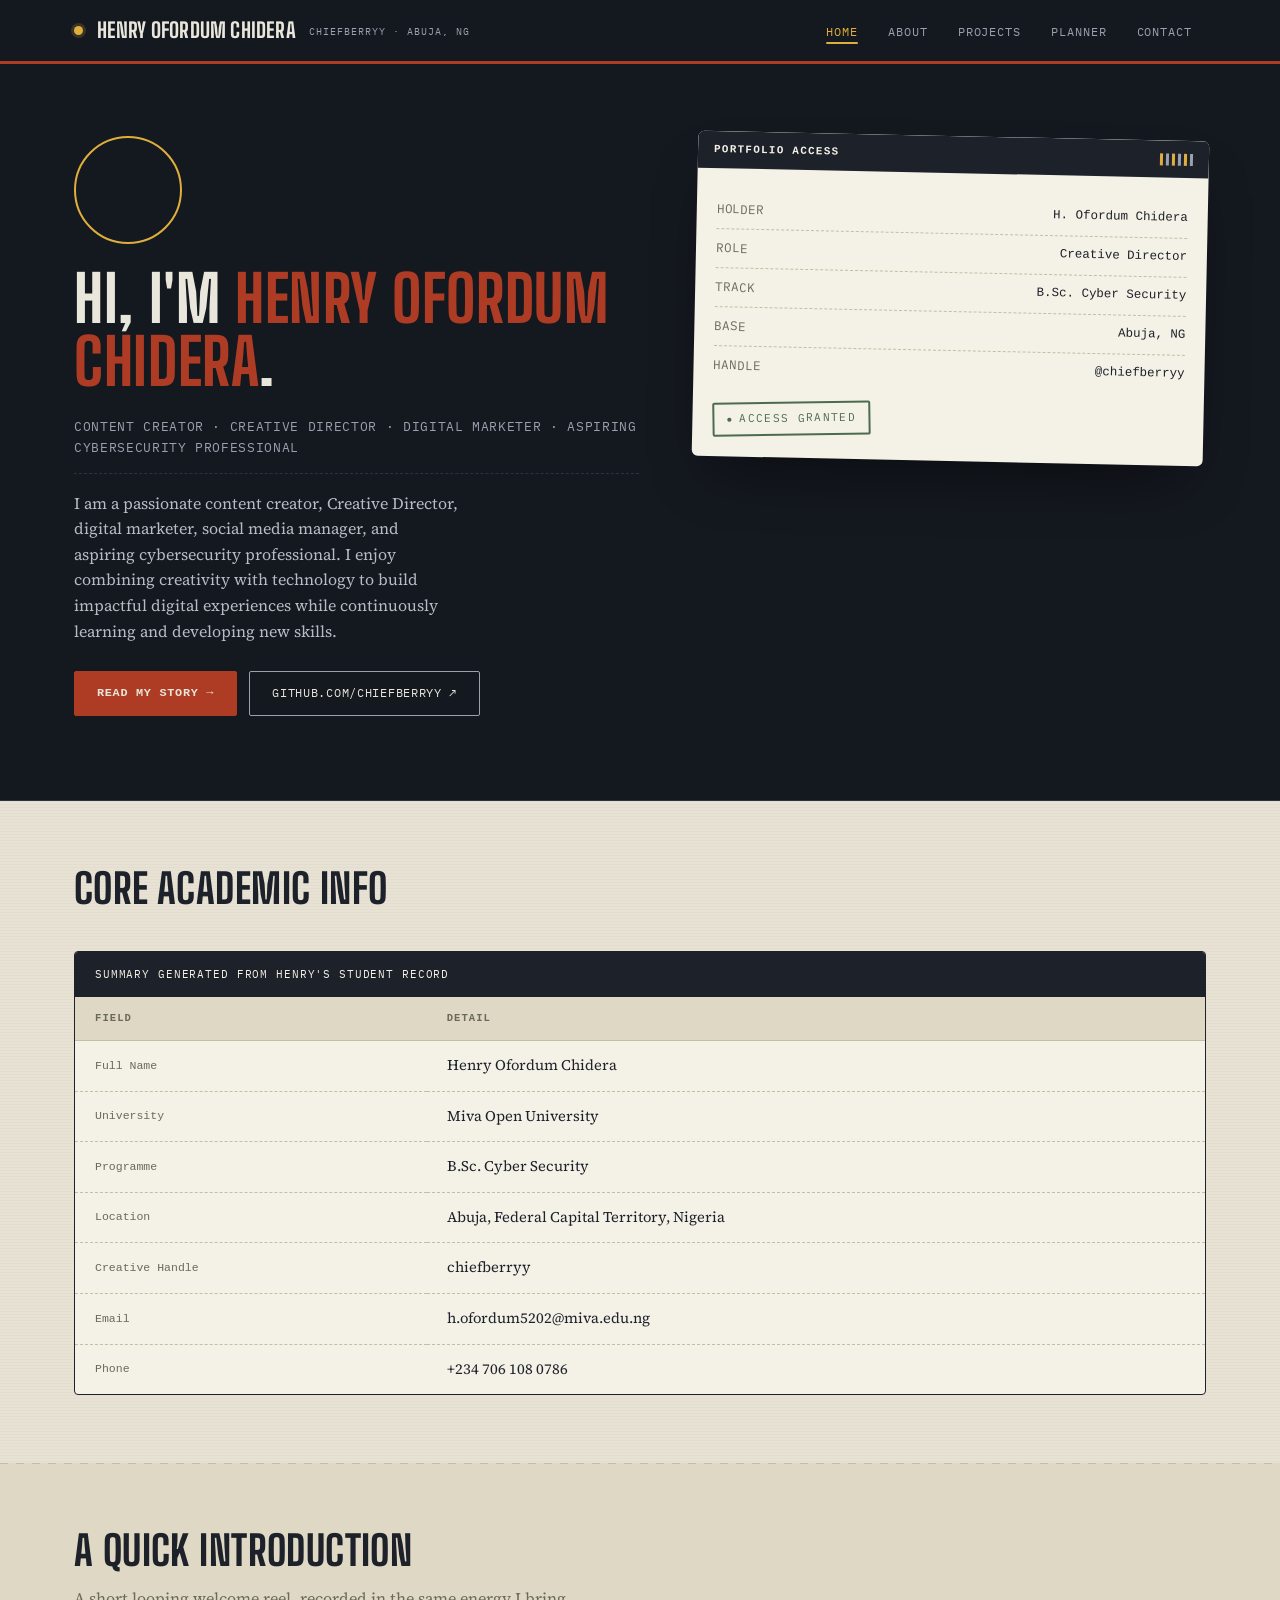
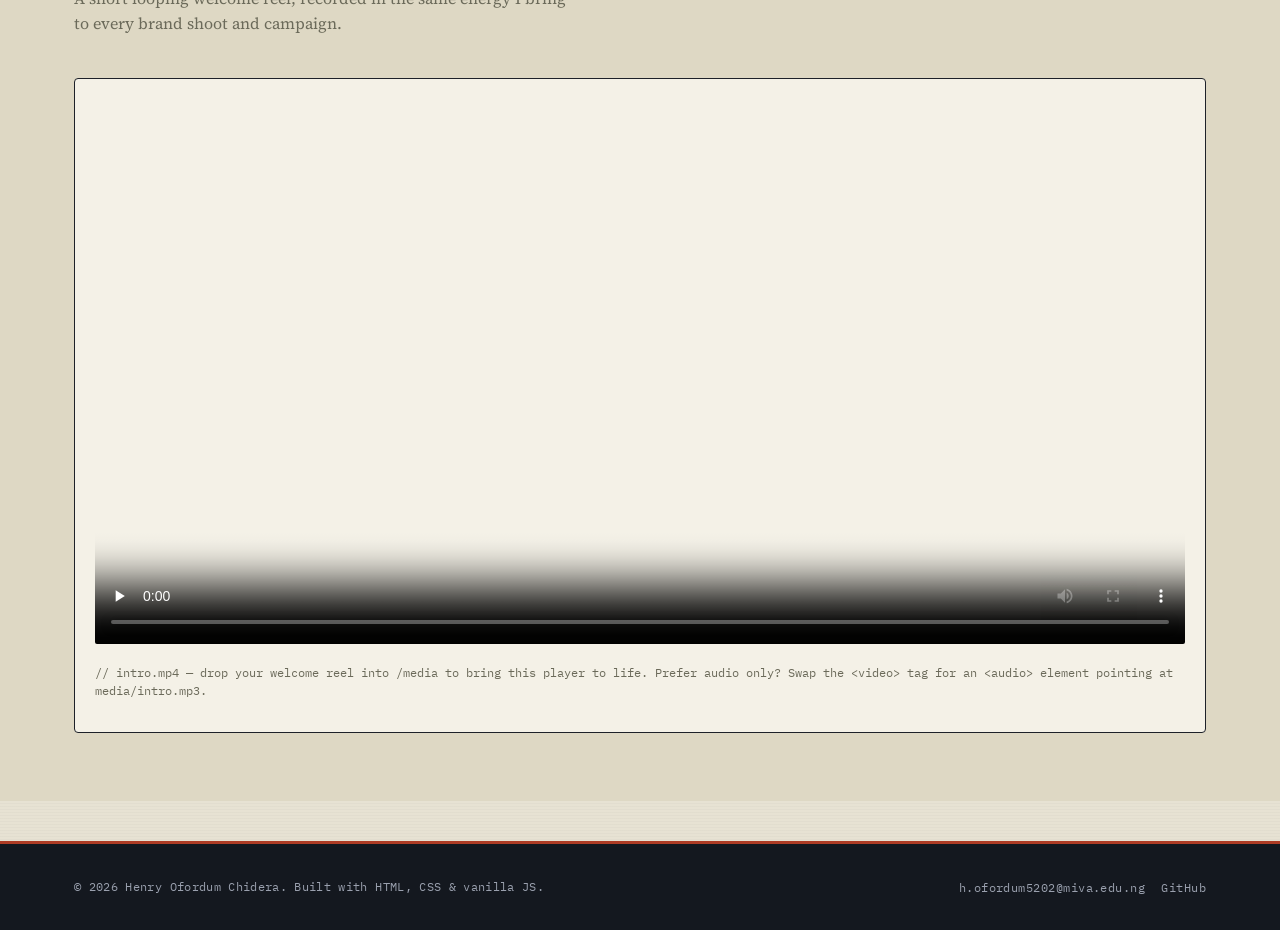
==== commit 7e4da9b3: "Update index.html" ====
--- a/index.html
+++ b/index.html
@@ -39,7 +39,6 @@
           <img src="Media/Projects.jpg" alt="Portrait of Henry Ofordum Chidera"
                onerror="this.onerror=null; this.remove(); this.parentElement.classList.add('no-photo');">
         </div>
-        <p class="prompt">clearance file 04</p>
         <h1>Hi, I'm <span class="highlight">Henry Ofordum Chidera</span>.</h1>
         <p class="hero-role">Content Creator · Creative Director · Digital Marketer · Aspiring Cybersecurity Professional</p>
         <p class="hero-bio">I am a passionate content creator, Creative Director, digital marketer, social media manager, and aspiring cybersecurity professional. I enjoy combining creativity with technology to build impactful digital experiences while continuously learning and developing new skills.</p>
@@ -69,7 +68,6 @@
   <section class="section">
     <div class="container">
       <div class="section-head">
-        <p class="prompt">file 01 — academic record</p>
         <h2>Core academic info</h2>
       </div>
       <div class="data-table-wrap">
@@ -98,7 +96,6 @@
   <section class="section section-alt">
     <div class="container">
       <div class="section-head">
-        <p class="prompt">file 02 — introduction reel</p>
         <h2>A quick introduction</h2>
         <p>A short looping welcome reel, recorded in the same energy I bring to every brand shoot and campaign.</p>
       </div>
--- a/styles.css
+++ b/styles.css
@@ -1,27 +1,32 @@
 /* =========================================================
    Henry Ofordum Chidera — Portfolio
-   Design tokens
+   Design concept: "Clearance File" — a press credential crossed
+   with a security dossier. Stone-paper stock, ink masthead,
+   stamped data, ticket-perforation dividers.
    ========================================================= */
 :root{
-  --bg: #0A0F1C;
-  --bg-grid: #0D1424;
-  --surface: #111927;
-  --surface-2: #16202F;
-  --border: #223049;
-  --border-soft: #1A2438;
-  --text: #E7ECF5;
-  --text-muted: #8B9BB4;
-  --text-dim: #56637C;
-  --cyan: #2DD4EE;
-  --cyan-dim: #1B8FA3;
-  --indigo: #7C89FF;
-  --success: #3DDC97;
-  --danger: #FF6B7A;
-  --radius: 10px;
-  --radius-lg: 16px;
-  --font-display: 'Space Grotesk', 'Segoe UI', sans-serif;
-  --font-body: 'Inter', 'Segoe UI', sans-serif;
-  --font-mono: 'JetBrains Mono', 'Courier New', monospace;
+  /* --- palette --- */
+  --ink:        #14181F;   /* near-black navy — masthead / hero */
+  --ink-2:      #1D2330;   /* raised panel on ink */
+  --ink-rule:   #2C3244;   /* hairline on ink */
+  --paper:      #E7E2D3;   /* stone paper — main background */
+  --paper-2:    #DED8C4;   /* deeper paper — cards, table stripes */
+  --paper-3:    #F4F1E7;   /* lightest paper — card faces */
+  --rule:       #C6BEA3;   /* hairline on paper */
+  --text-ink:   #1D2129;   /* body text on paper */
+  --text-onink: #E9E6DB;   /* body text on ink */
+  --muted:      #6B6A5A;   /* muted text on paper */
+  --muted-ink:  #9AA0AE;   /* muted text on ink */
+  --red:        #AE3C25;   /* stamp / signal accent */
+  --red-deep:   #7E2A1A;
+  --yellow:     #DFAE3C;   /* clearance-tape accent */
+  --green:      #4C6B4F;   /* "granted" stamp */
+
+  --radius: 4px;
+  --radius-lg: 6px;
+  --font-display: 'Big Shoulders', 'Arial Narrow', sans-serif;
+  --font-body: 'Source Serif 4', Georgia, serif;
+  --font-mono: 'IBM Plex Mono', 'Courier New', monospace;
   --max-w: 1180px;
   --ease: cubic-bezier(.2,.7,.2,1);
 }
@@ -35,79 +40,83 @@
 
 body{
   margin: 0;
-  background:
-    radial-gradient(1100px 600px at 85% -10%, rgba(124,137,255,.10), transparent 60%),
-    radial-gradient(900px 500px at -10% 20%, rgba(45,212,238,.08), transparent 55%),
-    var(--bg);
-  background-attachment: fixed;
-  color: var(--text);
+  background: var(--paper);
+  background-image:
+    repeating-linear-gradient(180deg, rgba(20,24,31,.025) 0 1px, transparent 1px 3px);
+  color: var(--text-ink);
   font-family: var(--font-body);
   line-height: 1.6;
   -webkit-font-smoothing: antialiased;
 }
 
-/* subtle circuit-grid backdrop */
-body::before{
-  content: "";
-  position: fixed;
-  inset: 0;
-  pointer-events: none;
-  z-index: 0;
-  background-image:
-    linear-gradient(rgba(45,212,238,.035) 1px, transparent 1px),
-    linear-gradient(90deg, rgba(45,212,238,.035) 1px, transparent 1px);
-  background-size: 42px 42px;
-  mask-image: radial-gradient(circle at 50% 0%, black, transparent 75%);
-}
-
 img{ max-width: 100%; display:block; }
 a{ color: inherit; text-decoration: none; }
-h1,h2,h3,h4{ font-family: var(--font-display); margin: 0 0 .4em; line-height: 1.15; letter-spacing: -0.01em; }
-p{ margin: 0 0 1em; color: var(--text-muted); }
+h1,h2,h3,h4{
+  font-family: var(--font-display);
+  font-weight: 700;
+  text-transform: uppercase;
+  letter-spacing: .01em;
+  margin: 0 0 .35em;
+  line-height: .98;
+}
+p{ margin: 0 0 1em; color: var(--muted); }
 ul{ margin:0; padding:0; }
 .container{ max-width: var(--max-w); margin: 0 auto; padding: 0 24px; position: relative; z-index: 1; }
 
-:focus-visible{ outline: 2px solid var(--cyan); outline-offset: 3px; border-radius: 4px; }
-
-/* =========================================================
-   Mono / terminal utility bits — the site's signature motif
+:focus-visible{ outline: 2px solid var(--red); outline-offset: 3px; border-radius: 2px; }
+
+/* =========================================================
+   Utility bits — dossier / stamp motif
    ========================================================= */
 .prompt{
   font-family: var(--font-mono);
-  font-size: .8rem;
-  letter-spacing: .04em;
-  color: var(--cyan);
+  font-size: .72rem;
+  letter-spacing: .12em;
+  color: var(--red);
   display: inline-flex;
   align-items: center;
-  gap: .5em;
-  text-transform: lowercase;
-  margin-bottom: .8em;
-}
-.prompt::before{ content: "$"; color: var(--indigo); }
-.prompt .cursor{
-  display:inline-block; width: .55em; height: 1em; background: var(--cyan);
-  animation: blink 1.1s steps(1) infinite;
-}
-@keyframes blink{ 50%{ opacity: 0; } }
+  gap: .6em;
+  text-transform: uppercase;
+  margin-bottom: .9em;
+}
+.prompt::before{
+  content: "";
+  width: 7px; height: 7px;
+  background: var(--red);
+  display: inline-block;
+  border-radius: 50%;
+}
 
 .tag{
   font-family: var(--font-mono);
-  font-size: .72rem;
-  padding: .3em .65em;
-  border: 1px solid var(--border);
-  border-radius: 100px;
-  color: var(--text-muted);
-  background: var(--surface);
-}
-
-/* =========================================================
-   Navigation — "system status bar"
+  font-size: .68rem;
+  letter-spacing: .06em;
+  text-transform: uppercase;
+  padding: .35em .7em;
+  border: 1px solid var(--text-ink);
+  border-radius: 2px;
+  color: var(--text-ink);
+  background: var(--paper-3);
+}
+
+/* perforated ticket-tear divider between sections */
+.section + .section{ position: relative; }
+.section + .section::before{
+  content: "";
+  display: block;
+  position: absolute;
+  top: 0; left: 0; right: 0;
+  height: 1px;
+  background-image: repeating-linear-gradient(90deg, var(--rule) 0 8px, transparent 8px 16px);
+}
+
+/* =========================================================
+   Navigation — masthead
    ========================================================= */
 .site-header{
   position: sticky; top: 0; z-index: 50;
-  background: rgba(10,15,28,.82);
-  backdrop-filter: blur(10px);
-  border-bottom: 1px solid var(--border-soft);
+  background: var(--ink);
+  border-bottom: 3px solid var(--red);
 }
 .navbar{
   display: flex; align-items: center; justify-content: space-between;
@@ -115,38 +124,41 @@
   max-width: var(--max-w); margin: 0 auto;
 }
 .brand{
-  display: flex; align-items: center; gap: .6em;
-  font-family: var(--font-display); font-weight: 700; font-size: 1.05rem;
+  display: flex; align-items: center; gap: .65em;
+  font-family: var(--font-display); font-weight: 700; font-size: 1.3rem;
+  letter-spacing: .01em; text-transform: uppercase;
+  color: var(--text-onink);
 }
 .brand .dot{
   width: 9px; height: 9px; border-radius: 50%;
-  background: var(--success);
-  box-shadow: 0 0 0 3px rgba(61,220,151,.15);
-  animation: pulse 2.2s ease-in-out infinite;
-}
-@keyframes pulse{ 0%,100%{ box-shadow: 0 0 0 3px rgba(61,220,151,.15);} 50%{ box-shadow: 0 0 0 6px rgba(61,220,151,.08);} }
+  background: var(--yellow);
+  box-shadow: 0 0 0 3px rgba(223,174,60,.18);
+}
 .brand small{
-  display:block; font-family: var(--font-mono); font-weight: 400; font-size: .65rem; color: var(--text-dim); letter-spacing: .06em;
+  display:block; font-family: var(--font-mono); font-weight: 400; font-size: .62rem;
+  color: var(--muted-ink); letter-spacing: .1em; text-transform: uppercase; margin-top: 2px;
 }
 
 .nav-links{
-  display: flex; align-items: center; gap: 6px;
+  display: flex; align-items: center; gap: 2px;
   list-style: none;
 }
 .nav-links a{
   font-family: var(--font-mono);
-  font-size: .82rem;
-  color: var(--text-muted);
+  font-size: .72rem;
+  letter-spacing: .08em;
+  text-transform: uppercase;
+  color: var(--muted-ink);
   padding: 8px 14px;
-  border-radius: 8px;
+  border-radius: 2px;
   position: relative;
   transition: color .2s var(--ease), background .2s var(--ease);
 }
-.nav-links a:hover{ color: var(--text); background: var(--surface-2); }
-.nav-links a.active{ color: var(--cyan); }
+.nav-links a:hover{ color: var(--text-onink); background: var(--ink-2); }
+.nav-links a.active{ color: var(--yellow); }
 .nav-links a.active::after{
   content:""; position: absolute; left: 14px; right: 14px; bottom: 3px; height: 2px;
-  background: var(--cyan); border-radius: 2px;
+  background: var(--yellow); border-radius: 2px;
 }
 
 .nav-toggle{
@@ -154,133 +166,195 @@
   flex-direction: column; gap: 4px;
   background: none; border: none; cursor: pointer; padding: 8px;
 }
-.nav-toggle span{ width: 22px; height: 2px; background: var(--text); border-radius: 2px; }
+.nav-toggle span{ width: 22px; height: 2px; background: var(--text-onink); border-radius: 2px; }
 
 /* =========================================================
    Buttons
    ========================================================= */
 .btn{
   font-family: var(--font-mono);
+  font-size: .74rem;
+  letter-spacing: .06em;
+  text-transform: uppercase;
+  display: inline-flex; align-items: center; gap: .5em;
+  padding: 12px 22px;
+  border-radius: 2px;
+  border: 1.5px solid var(--text-ink);
+  background: transparent;
+  color: var(--text-ink);
+  cursor: pointer;
+  transition: transform .15s var(--ease), background .2s var(--ease), color .2s var(--ease);
+}
+.btn:hover{ transform: translateY(-2px); }
+.btn:active{ transform: translateY(0); }
+.btn-primary{
+  background: var(--red);
+  border-color: var(--red);
+  color: var(--paper-3);
+  font-weight: 600;
+}
+.btn-primary:hover{ background: var(--red-deep); border-color: var(--red-deep); }
+.btn-ghost{ background: transparent; }
+.btn-ghost:hover{ background: var(--text-ink); color: var(--paper-3); }
+.btn-danger{ border-color: var(--red); color: var(--red); background: transparent; }
+.btn-danger:hover{ background: var(--red); color: var(--paper-3); }
+.btn-block{ width: 100%; justify-content: center; }
+.btn:disabled{ opacity:.4; cursor:not-allowed; transform:none; }
+
+/* =========================================================
+   Hero (index.html)
+   ========================================================= */
+.hero{
+  background: var(--ink);
+  color: var(--text-onink);
+  padding: 72px 0 84px;
+  border-bottom: 1px solid var(--ink-rule);
+}
+.hero .container{
+  display: grid;
+  grid-template-columns: 1.05fr .95fr;
+  gap: 56px;
+  align-items: start;
+}
+.hero-copy .prompt{ color: var(--yellow); }
+.hero-copy h1{
+  font-size: clamp(2.6rem, 5vw, 4.1rem);
+  color: var(--text-onink);
+}
+.hero-copy h1 .highlight{ color: var(--red); }
+.hero-role{
+  font-family: var(--font-mono);
+  color: var(--muted-ink);
   font-size: .82rem;
-  display: inline-flex; align-items: center; gap: .5em;
-  padding: 11px 20px;
-  border-radius: 8px;
-  border: 1px solid var(--border);
-  background: var(--surface);
-  color: var(--text);
-  cursor: pointer;
-  transition: transform .15s var(--ease), border-color .2s var(--ease), background .2s var(--ease);
-}
-.btn:hover{ transform: translateY(-2px) scale(1.02); border-color: var(--cyan-dim); }
-.btn:active{ transform: translateY(0) scale(.98); }
-.btn-primary{
-  background: linear-gradient(135deg, var(--cyan), var(--indigo));
-  border-color: transparent; color: #06121C; font-weight: 600;
-}
-.btn-primary:hover{ filter: brightness(1.08); border-color: transparent; }
-.btn-ghost{ background: transparent; }
-.btn-danger{ border-color: rgba(255,107,122,.4); color: var(--danger); background: transparent; }
-.btn-danger:hover{ background: rgba(255,107,122,.08); border-color: var(--danger); }
-.btn-block{ width: 100%; justify-content: center; }
-.btn:disabled{ opacity:.45; cursor:not-allowed; transform:none; }
-
-/* =========================================================
-   Hero (index.html)
-   ========================================================= */
-.hero{
-  padding: 88px 0 64px;
-  display: grid;
-  grid-template-columns: 1.1fr .9fr;
-  gap: 48px;
-  align-items: center;
-}
-.hero-copy h1{
-  font-size: clamp(2.1rem, 4vw, 3.2rem);
-}
-.hero-copy h1 .highlight{
-  background: linear-gradient(120deg, var(--cyan), var(--indigo));
-  -webkit-background-clip: text; background-clip: text; color: transparent;
-}
-.hero-role{
-  font-family: var(--font-mono); color: var(--text-muted); font-size: .95rem; margin-bottom: 1.2em;
-}
-.hero-bio{ max-width: 46ch; }
-.hero-actions{ display: flex; gap: 12px; margin-top: 1.6em; flex-wrap: wrap; }
-
-.terminal{
-  background: var(--surface);
-  border: 1px solid var(--border);
+  letter-spacing: .05em;
+  text-transform: uppercase;
+  margin-bottom: 1.3em;
+  padding-bottom: 1.1em;
+  border-bottom: 1px dashed var(--ink-rule);
+}
+.hero-bio{ max-width: 48ch; color: #B9BBC4; }
+.hero-actions{ display: flex; gap: 12px; margin-top: 1.7em; flex-wrap: wrap; }
+.hero .btn{ border-color: var(--muted-ink); color: var(--text-onink); }
+.hero .btn-ghost:hover{ background: var(--ink-2); color: var(--text-onink); }
+.hero .btn-primary{ border-color: var(--red); }
+
+/* --- profile photo: die-cut badge frame, no visible fallback markup --- */
+.profile-frame{
+  position: relative;
+  width: 108px; height: 108px;
+  border-radius: 50%;
+  border: 2px solid var(--yellow);
+  padding: 4px;
+  margin-bottom: 1.5em;
+}
+.profile-frame img{
+  width: 100%; height: 100%; object-fit: cover; border-radius: 50%;
+  background: var(--ink-2);
+}
+/* if the photo 404s, JS removes the <img> and adds this class —
+   the initials are drawn purely in CSS, nothing can leak as text */
+.profile-frame.no-photo::after{
+  content: attr(data-initials);
+  position: absolute; inset: 4px;
+  border-radius: 50%;
+  background: var(--ink-2);
+  color: var(--yellow);
+  font-family: var(--font-display);
+  font-size: 2rem;
+  display: flex; align-items: center; justify-content: center;
+}
+
+/* --- clearance card (replaces the old fake terminal) --- */
+.credential{
+  background: var(--paper-3);
+  color: var(--text-ink);
   border-radius: var(--radius-lg);
   overflow: hidden;
-  box-shadow: 0 30px 60px -30px rgba(0,0,0,.6);
-}
-.terminal-bar{
-  display: flex; align-items: center; gap: 8px;
-  padding: 12px 16px;
-  background: var(--surface-2);
-  border-bottom: 1px solid var(--border-soft);
-}
-.terminal-bar span{ width: 11px; height: 11px; border-radius: 50%; background: var(--border); }
-.terminal-bar span:nth-child(1){ background: #FF6B6B; }
-.terminal-bar span:nth-child(2){ background: #FFC65C; }
-.terminal-bar span:nth-child(3){ background: #3DDC97; }
-.terminal-bar em{ font-style: normal; font-family: var(--font-mono); font-size: .7rem; color: var(--text-dim); margin-left: auto; }
-.terminal-body{ padding: 20px; font-family: var(--font-mono); font-size: .85rem; color: var(--text-muted); }
-.terminal-body .line{ margin-bottom: .7em; }
-.terminal-body .accent{ color: var(--cyan); }
-.terminal-body .accent2{ color: var(--indigo); }
-#typed-msg{ color: var(--text); white-space: pre-wrap; }
-
-.profile-frame{
-  width: 132px; height: 132px;
-  border-radius: 50%;
-  border: 2px solid var(--cyan-dim);
-  padding: 4px;
-  margin-bottom: 1.4em;
-}
-.profile-frame img{
-  width: 100%; height: 100%; object-fit: cover; border-radius: 50%;
-  background: var(--surface-2);
-}
+  box-shadow: 0 30px 60px -25px rgba(0,0,0,.55);
+  transform: rotate(1.2deg);
+}
+.credential-bar{
+  display: flex; align-items: center; justify-content: space-between;
+  padding: 10px 16px;
+  background: var(--text-ink);
+  color: var(--paper-3);
+}
+.credential-bar strong{
+  font-family: var(--font-mono); font-size: .68rem; letter-spacing: .12em; text-transform: uppercase;
+}
+.credential-bar .stripe{
+  display:flex; gap: 3px;
+}
+.credential-bar .stripe span{ width: 3px; height: 12px; background: var(--yellow); }
+.credential-bar .stripe span:nth-child(2n){ background: var(--muted-ink); }
+.credential-body{ padding: 22px 20px; }
+.credential-row{
+  display: flex; justify-content: space-between; gap: 16px;
+  padding: 9px 0;
+  border-bottom: 1px dashed var(--rule);
+  font-family: var(--font-mono); font-size: .78rem;
+}
+.credential-row:last-of-type{ border-bottom: none; }
+.credential-row .k{ color: var(--muted); letter-spacing: .07em; text-transform: uppercase; }
+.credential-row .v{ color: var(--text-ink); font-weight: 500; text-align: right; }
+.credential-stamp{
+  margin-top: 16px;
+  display: inline-flex; align-items: center; gap: .5em;
+  border: 2px solid var(--green);
+  color: var(--green);
+  font-family: var(--font-mono);
+  font-size: .7rem; letter-spacing: .12em; text-transform: uppercase;
+  padding: 6px 12px;
+  border-radius: 2px;
+  transform: rotate(-2deg);
+}
+.credential-stamp::before{ content: "●"; font-size: .6rem; }
 
 /* =========================================================
    Section shell
    ========================================================= */
-.section{ padding: 64px 0; }
-.section-head{ max-width: 62ch; margin-bottom: 2.4em; }
-.section-head h2{ font-size: clamp(1.5rem, 2.6vw, 2rem); }
-.section-alt{ background: linear-gradient(180deg, transparent, rgba(255,255,255,.015), transparent); }
-
-/* =========================================================
-   Academic info table
+.section{ padding: 68px 0; }
+.section-head{ max-width: 62ch; margin-bottom: 2.6em; }
+.section-head h2{ font-size: clamp(1.8rem, 3.2vw, 2.6rem); }
+.section-alt{ background: var(--paper-2); }
+
+/* =========================================================
+   Academic info — dossier form
    ========================================================= */
 .data-table-wrap{
-  border: 1px solid var(--border);
-  border-radius: var(--radius-lg);
+  border: 1.5px solid var(--text-ink);
+  border-radius: var(--radius);
   overflow: hidden;
-  background: var(--surface);
+  background: var(--paper-3);
+  position: relative;
 }
 table.data-table{ width: 100%; border-collapse: collapse; }
-.data-table caption{ text-align: left; padding: 16px 20px; font-family: var(--font-mono); font-size: .78rem; color: var(--text-dim); border-bottom: 1px solid var(--border-soft); }
-.data-table th, .data-table td{ text-align: left; padding: 14px 20px; font-size: .92rem; }
+.data-table caption{
+  text-align: left; padding: 14px 20px;
+  font-family: var(--font-mono); font-size: .68rem; letter-spacing: .08em; text-transform: uppercase;
+  color: var(--paper-3); background: var(--text-ink);
+}
+.data-table th, .data-table td{ text-align: left; padding: 13px 20px; font-size: .92rem; }
 .data-table thead th{
-  font-family: var(--font-mono); font-size: .72rem; text-transform: uppercase; letter-spacing: .08em;
-  color: var(--cyan); background: var(--surface-2); border-bottom: 1px solid var(--border);
-}
-.data-table tbody tr:not(:last-child){ border-bottom: 1px solid var(--border-soft); }
-.data-table tbody tr:hover{ background: rgba(45,212,238,.04); }
-
-/* =========================================================
-   Media block (video/audio)
+  font-family: var(--font-mono); font-size: .66rem; text-transform: uppercase; letter-spacing: .1em;
+  color: var(--muted); background: var(--paper-2); border-bottom: 1px solid var(--rule);
+}
+.data-table tbody tr:not(:last-child){ border-bottom: 1px dashed var(--rule); }
+.data-table tbody tr:hover{ background: rgba(174,60,37,.05); }
+.data-table tbody th{ font-family: var(--font-mono); font-size: .72rem; color: var(--muted); font-weight: 500; }
+
+/* =========================================================
+   Media block — "reel" plate
    ========================================================= */
 .media-block{
-  border: 1px solid var(--border);
-  border-radius: var(--radius-lg);
-  background: var(--surface);
+  border: 1.5px solid var(--text-ink);
+  border-radius: var(--radius);
+  background: var(--paper-3);
   padding: 20px;
-}
-.media-block video, .media-block audio{ width: 100%; border-radius: 10px; }
-.media-caption{ font-family: var(--font-mono); font-size: .75rem; color: var(--text-dim); margin-top: 12px; }
+  position: relative;
+}
+.media-block video, .media-block audio{ width: 100%; border-radius: 2px; }
+.media-caption{ font-family: var(--font-mono); font-size: .72rem; color: var(--muted); margin-top: 12px; }
 
 /* =========================================================
    Skill / info cards grid
@@ -291,36 +365,37 @@
   gap: 18px;
 }
 .card{
-  background: var(--surface);
-  border: 1px solid var(--border);
-  border-radius: var(--radius-lg);
+  background: var(--paper-3);
+  border: 1.5px solid var(--text-ink);
+  border-radius: var(--radius);
   padding: 22px;
-  transition: transform .2s var(--ease), border-color .2s var(--ease);
-}
-.card:hover{ transform: translateY(-4px); border-color: var(--cyan-dim); }
+  transition: transform .2s var(--ease), box-shadow .2s var(--ease);
+}
+.card:hover{ transform: translateY(-4px); box-shadow: 6px 6px 0 var(--text-ink); }
 .card .card-icon{
-  font-family: var(--font-mono); font-size: .72rem; color: var(--cyan);
-  border: 1px solid var(--border); border-radius: 100px; padding: .3em .7em; display: inline-block; margin-bottom: 1em;
-}
-.card h3{ font-size: 1.05rem; margin-bottom: .3em; }
+  font-family: var(--font-mono); font-size: .66rem; letter-spacing: .08em; text-transform: uppercase;
+  color: var(--red);
+  border: 1px solid var(--red); border-radius: 2px; padding: .3em .7em; display: inline-block; margin-bottom: 1em;
+}
+.card h3{ font-size: 1.15rem; margin-bottom: .3em; }
 .card p{ margin: 0; font-size: .9rem; }
 
-.meter{ height: 6px; border-radius: 6px; background: var(--surface-2); overflow: hidden; margin-top: 14px; }
-.meter span{ display:block; height: 100%; background: linear-gradient(90deg, var(--cyan), var(--indigo)); border-radius: 6px; }
+.meter{ height: 5px; border-radius: 2px; background: var(--paper-2); overflow: hidden; margin-top: 14px; }
+.meter span{ display:block; height: 100%; background: var(--red); }
 
 /* hobbies list */
 .chip-list{ display: flex; flex-wrap: wrap; gap: 10px; list-style: none; }
 .chip-list li{
-  font-family: var(--font-mono); font-size: .82rem;
-  padding: 9px 16px; border-radius: 100px;
-  background: var(--surface); border: 1px solid var(--border);
-  color: var(--text-muted);
-  transition: color .2s var(--ease), border-color .2s var(--ease);
-}
-.chip-list li:hover{ color: var(--cyan); border-color: var(--cyan-dim); }
-
-/* =========================================================
-   Projects
+  font-family: var(--font-mono); font-size: .74rem; letter-spacing: .04em; text-transform: uppercase;
+  padding: 9px 15px; border-radius: 2px;
+  background: var(--paper-3); border: 1px solid var(--text-ink);
+  color: var(--text-ink);
+  transition: color .2s var(--ease), background .2s var(--ease);
+}
+.chip-list li:hover{ color: var(--paper-3); background: var(--text-ink); }
+
+/* =========================================================
+   Projects — index-card style
    ========================================================= */
 .project-grid{
   display: grid;
@@ -328,146 +403,132 @@
   gap: 24px;
 }
 .project-card{
-  background: var(--surface);
-  border: 1px solid var(--border);
-  border-radius: var(--radius-lg);
+  background: var(--paper-3);
+  border: 1.5px solid var(--text-ink);
+  border-radius: var(--radius);
   overflow: hidden;
   display: flex; flex-direction: column;
-  transition: transform .2s var(--ease), border-color .2s var(--ease);
-}
-.project-card:hover{ transform: translateY(-5px); border-color: var(--cyan-dim); }
+  transition: transform .2s var(--ease), box-shadow .2s var(--ease);
+}
+.project-card:hover{ transform: translateY(-5px); box-shadow: 7px 7px 0 var(--red); }
 .project-shot{
   aspect-ratio: 16/10;
-  background:
-    repeating-linear-gradient(135deg, rgba(45,212,238,.06) 0 2px, transparent 2px 14px),
-    linear-gradient(160deg, var(--surface-2), var(--bg-grid));
+  background: var(--paper-2);
+  background-image: repeating-linear-gradient(135deg, rgba(29,33,41,.05) 0 2px, transparent 2px 14px);
   display: flex; align-items: center; justify-content: center;
-  border-bottom: 1px solid var(--border-soft);
-  font-family: var(--font-mono); font-size: .72rem; color: var(--text-dim); letter-spacing: .05em;
+  border-bottom: 1.5px solid var(--text-ink);
+  font-family: var(--font-mono); font-size: .68rem; color: var(--muted); letter-spacing: .06em; text-transform: uppercase;
 }
 .project-body{ padding: 22px; display:flex; flex-direction: column; gap: 10px; flex: 1; }
 .project-body .tag{ align-self: flex-start; }
-.project-body h3{ font-size: 1.15rem; }
+.project-body h3{ font-size: 1.3rem; }
 .project-actions{ margin-top: auto; display: flex; gap: 10px; padding-top: 8px; flex-wrap: wrap; }
 
 /* =========================================================
    Planner
    ========================================================= */
 .planner-panel{
-  background: var(--surface);
-  border: 1px solid var(--border);
-  border-radius: var(--radius-lg);
+  background: var(--paper-3);
+  border: 1.5px solid var(--text-ink);
+  border-radius: var(--radius);
   padding: 24px;
 }
 .task-input-row{ display: flex; gap: 10px; margin-bottom: 22px; }
 .task-input-row input{ flex: 1; }
 .task-stats{
-  display: flex; gap: 20px; font-family: var(--font-mono); font-size: .78rem; color: var(--text-dim);
+  display: flex; gap: 20px; font-family: var(--font-mono); font-size: .72rem; letter-spacing: .05em; text-transform: uppercase; color: var(--muted);
   margin-bottom: 16px; flex-wrap: wrap;
 }
-.task-stats strong{ color: var(--cyan); }
+.task-stats strong{ color: var(--red); }
 .task-list{ list-style: none; display: flex; flex-direction: column; gap: 10px; }
 .task-item{
   display: flex; align-items: center; gap: 14px;
-  background: var(--surface-2);
-  border: 1px solid var(--border-soft);
-  border-radius: 10px;
+  background: var(--paper-2);
+  border: 1px solid var(--rule);
+  border-radius: 2px;
   padding: 13px 16px;
   cursor: pointer;
   transition: border-color .2s var(--ease), opacity .2s var(--ease);
 }
-.task-item:hover{ border-color: var(--cyan-dim); }
+.task-item:hover{ border-color: var(--text-ink); }
 .task-check{
-  width: 18px; height: 18px; border-radius: 5px; border: 1.5px solid var(--text-dim);
+  width: 18px; height: 18px; border-radius: 2px; border: 1.5px solid var(--muted);
   flex-shrink: 0; display: flex; align-items: center; justify-content: center;
   font-size: .7rem; color: transparent;
 }
 .task-text{ flex: 1; font-size: .93rem; word-break: break-word; }
 .task-item.done{ opacity: .55; }
-.task-item.done .task-text{ text-decoration: line-through; color: var(--text-dim); }
-.task-item.done .task-check{ background: var(--success); border-color: var(--success); color: #06121C; }
+.task-item.done .task-text{ text-decoration: line-through; color: var(--muted); }
+.task-item.done .task-check{ background: var(--green); border-color: var(--green); color: var(--paper-3); }
 .task-remove{
-  font-family: var(--font-mono); font-size: .72rem; color: var(--text-dim);
-  background: none; border: 1px solid var(--border); border-radius: 6px; padding: 6px 10px; cursor: pointer;
+  font-family: var(--font-mono); font-size: .68rem; letter-spacing: .05em; text-transform: uppercase; color: var(--muted);
+  background: none; border: 1px solid var(--rule); border-radius: 2px; padding: 6px 10px; cursor: pointer;
   transition: color .2s var(--ease), border-color .2s var(--ease);
 }
-.task-remove:hover{ color: var(--danger); border-color: var(--danger); }
-.empty-state{ font-family: var(--font-mono); font-size: .85rem; color: var(--text-dim); text-align: center; padding: 30px 10px; }
+.task-remove:hover{ color: var(--red); border-color: var(--red); }
+.empty-state{ font-family: var(--font-mono); font-size: .8rem; color: var(--muted); text-align: center; padding: 30px 10px; }
 
 /* =========================================================
    Forms (contact + planner input)
    ========================================================= */
-label{ display: block; font-family: var(--font-mono); font-size: .75rem; color: var(--text-muted); margin-bottom: 6px; letter-spacing: .03em; }
+label{ display: block; font-family: var(--font-mono); font-size: .68rem; letter-spacing: .07em; text-transform: uppercase; color: var(--muted); margin-bottom: 7px; }
 input, textarea{
   width: 100%;
-  background: var(--surface-2);
-  border: 1px solid var(--border);
-  border-radius: 8px;
+  background: var(--paper-3);
+  border: 1.5px solid var(--rule);
+  border-radius: 2px;
   padding: 12px 14px;
-  color: var(--text);
+  color: var(--text-ink);
   font-family: var(--font-body);
   font-size: .93rem;
   transition: border-color .2s var(--ease), box-shadow .2s var(--ease);
 }
-input::placeholder, textarea::placeholder{ color: var(--text-dim); }
-input:focus, textarea:focus{ border-color: var(--cyan); box-shadow: 0 0 0 3px rgba(45,212,238,.12); outline: none; }
+input::placeholder, textarea::placeholder{ color: #A6A08C; }
+input:focus, textarea:focus{ border-color: var(--red); box-shadow: 0 0 0 3px rgba(174,60,37,.12); outline: none; }
 .field{ margin-bottom: 18px; }
-.field-error{ font-family: var(--font-mono); font-size: .74rem; color: var(--danger); margin-top: 6px; min-height: 1em; }
-input.invalid, textarea.invalid{ border-color: var(--danger); }
+.field-error{ font-family: var(--font-mono); font-size: .7rem; color: var(--red); margin-top: 6px; min-height: 1em; }
+input.invalid, textarea.invalid{ border-color: var(--red); }
 .form-status{
-  font-family: var(--font-mono); font-size: .85rem; padding: 12px 16px; border-radius: 8px;
-  margin-top: 16px; display: none; border: 1px solid transparent;
+  font-family: var(--font-mono); font-size: .8rem; padding: 12px 16px; border-radius: 2px;
+  margin-top: 16px; display: none; border: 1.5px solid transparent;
 }
 .form-status.show{ display: block; }
-.form-status.success{ color: var(--success); background: rgba(61,220,151,.08); border-color: rgba(61,220,151,.3); }
-.form-status.error{ color: var(--danger); background: rgba(255,107,122,.08); border-color: rgba(255,107,122,.3); }
+.form-status.success{ color: var(--green); background: rgba(76,107,79,.08); border-color: var(--green); }
+.form-status.error{ color: var(--red); background: rgba(174,60,37,.08); border-color: var(--red); }
 
 .contact-grid{
   display: grid; grid-template-columns: .9fr 1.1fr; gap: 40px; align-items: start;
 }
 .contact-info .card{ margin-bottom: 16px; }
-.contact-info .card h3{ font-size: .95rem; color: var(--text-muted); font-family: var(--font-mono); text-transform: lowercase; }
-.contact-info .card p{ font-size: 1rem; color: var(--text); margin: 0; }
-
-/* =========================================================
-   Footer
+.contact-info .card h3{ font-size: .8rem; color: var(--muted); font-family: var(--font-mono); letter-spacing: .08em; }
+.contact-info .card p{ font-size: 1rem; color: var(--text-ink); margin: 0; font-family: var(--font-body); }
+
+/* =========================================================
+   Footer — masthead reprise
    ========================================================= */
 .site-footer{
-  border-top: 1px solid var(--border-soft);
-  padding: 34px 0;
+  background: var(--ink);
+  color: var(--muted-ink);
+  border-top: 3px solid var(--red);
+  padding: 30px 0;
   margin-top: 40px;
 }
 .footer-row{ display: flex; justify-content: space-between; align-items: center; flex-wrap: wrap; gap: 12px; }
-.footer-row p{ margin: 0; font-family: var(--font-mono); font-size: .76rem; color: var(--text-dim); }
+.footer-row p{ margin: 0; font-family: var(--font-mono); font-size: .72rem; letter-spacing: .03em; color: var(--muted-ink); }
 .footer-links{ display: flex; gap: 16px; list-style: none; }
-.footer-links a{ font-family: var(--font-mono); font-size: .76rem; color: var(--text-muted); }
-.footer-links a:hover{ color: var(--cyan); }
+.footer-links a{ font-family: var(--font-mono); font-size: .72rem; letter-spacing: .04em; color: var(--muted-ink); }
+.footer-links a:hover{ color: var(--yellow); }
 
 /* =========================================================
    Responsive
    ========================================================= */
 @media (max-width: 880px){
-  .hero{ grid-template-columns: 1fr; padding-top: 40px; }
+  .hero .container{ grid-template-columns: 1fr; }
+  .credential{ transform: none; max-width: 420px; }
   .contact-grid{ grid-template-columns: 1fr; }
 }
 
 @media (max-width: 720px){
   .nav-toggle{ display: flex; }
   .nav-links{
-    position: absolute; top: 100%; left: 0; right: 0;
-    flex-direction: column; align-items: stretch;
-    background: var(--surface); border-bottom: 1px solid var(--border-soft);
-    padding: 10px; gap: 2px;
-    display: none;
-  }
-  .nav-links.open{ display: flex; }
-  .nav-links a{ padding: 12px 14px; }
-  .section{ padding: 44px 0; }
-  .hero{ padding: 44px 0 40px; }
-}
-
-@media (max-width: 480px){
-  .task-input-row{ flex-direction: column; }
-  .hero-actions{ flex-direction: column; align-items: stretch; }
-  .footer-row{ flex-direction: column; align-items: flex-start; }
-}
+    position: absolute;
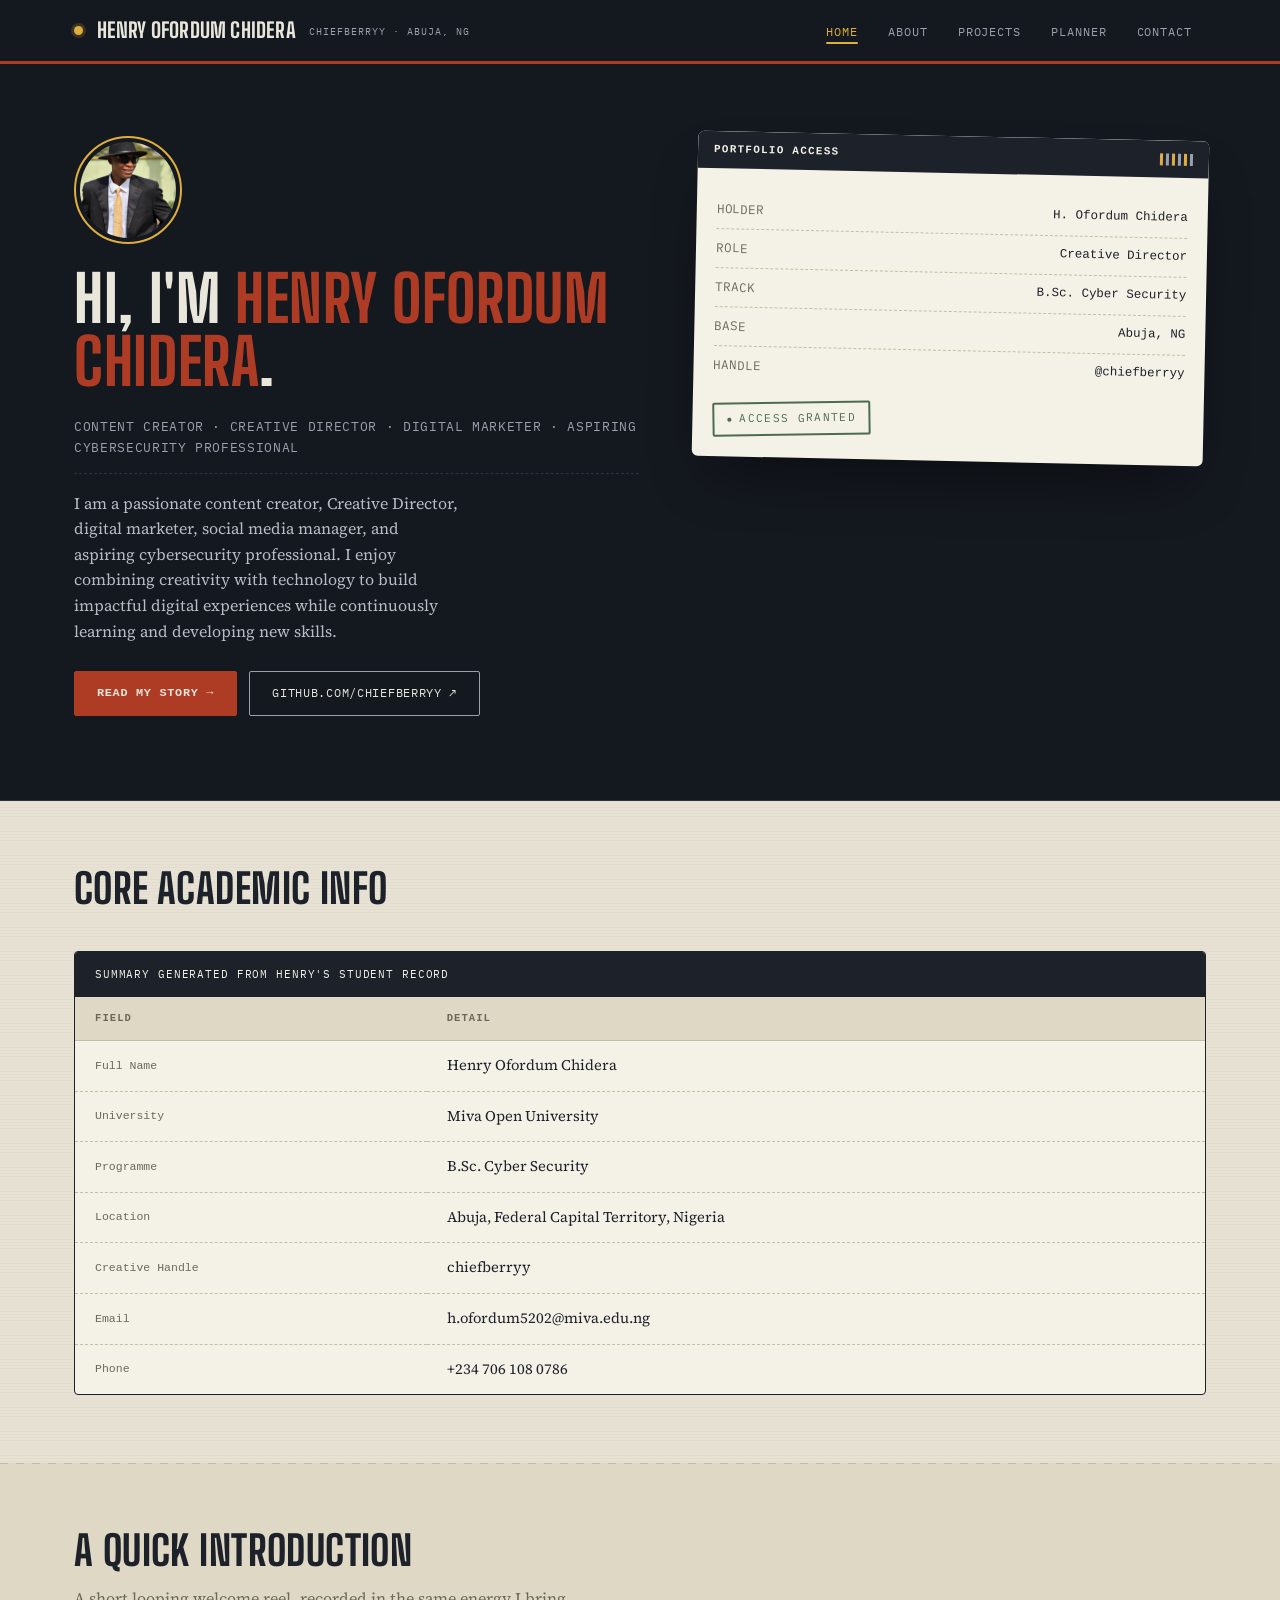
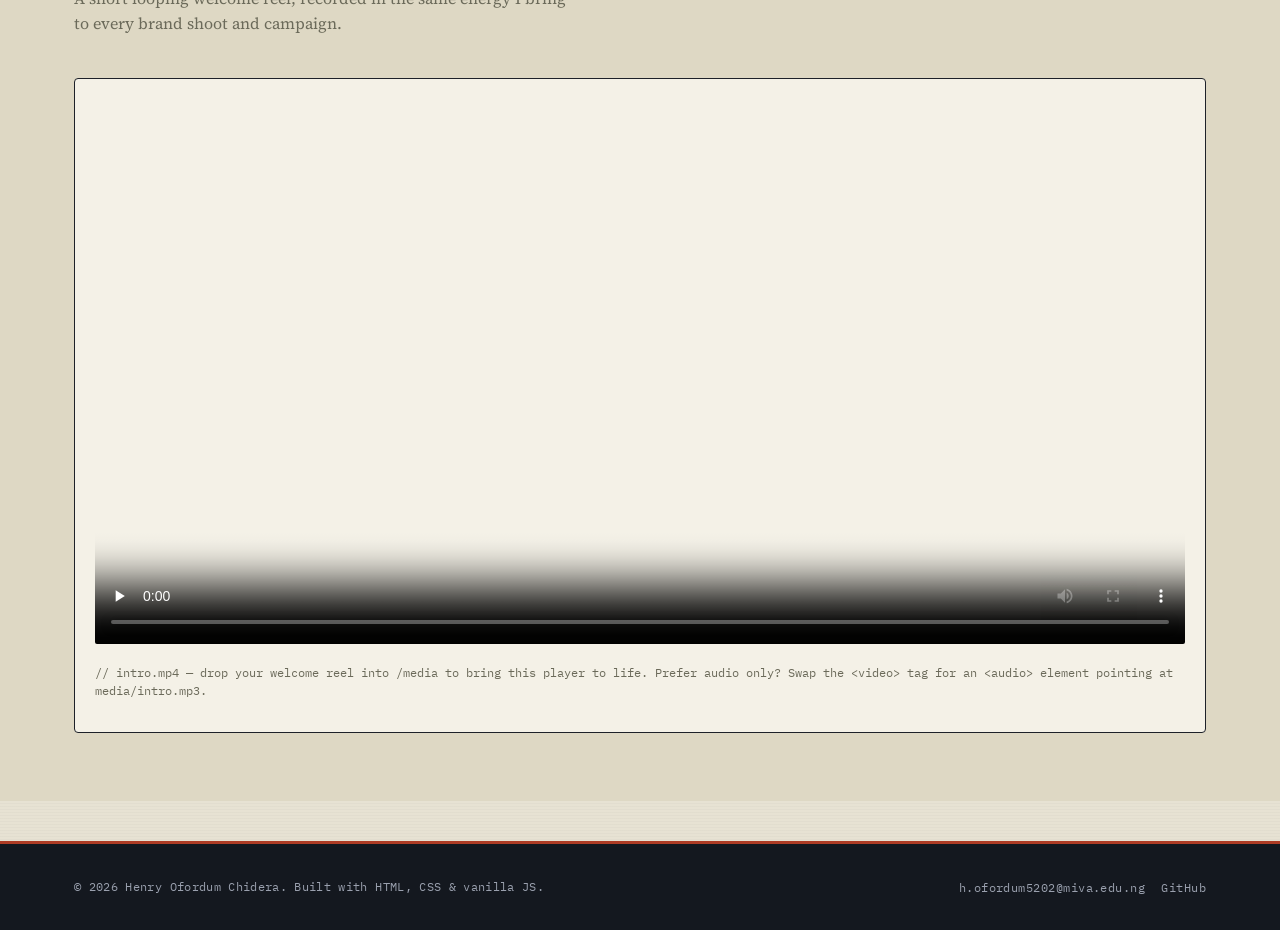
==== commit dc5e0e57: "Update image source in index.html" ====
--- a/index.html
+++ b/index.html
@@ -36,8 +36,7 @@
     <div class="container">
       <div class="hero-copy">
         <div class="profile-frame" data-initials="HC">
-          <img src="Media/Projects.jpg" alt="Portrait of Henry Ofordum Chidera"
-               onerror="this.onerror=null; this.remove(); this.parentElement.classList.add('no-photo');">
+          <img src="Media/projects.jpg" alt="Project Image">
         </div>
         <h1>Hi, I'm <span class="highlight">Henry Ofordum Chidera</span>.</h1>
         <p class="hero-role">Content Creator · Creative Director · Digital Marketer · Aspiring Cybersecurity Professional</p>
@@ -122,4 +121,4 @@
 
 <script src="script.js"></script>
 </body>
-</html>+</html>
--- a/styles.css
+++ b/styles.css
@@ -531,4 +531,4 @@
 @media (max-width: 720px){
   .nav-toggle{ display: flex; }
   .nav-links{
-    position: absolute;+    position: absolute; 
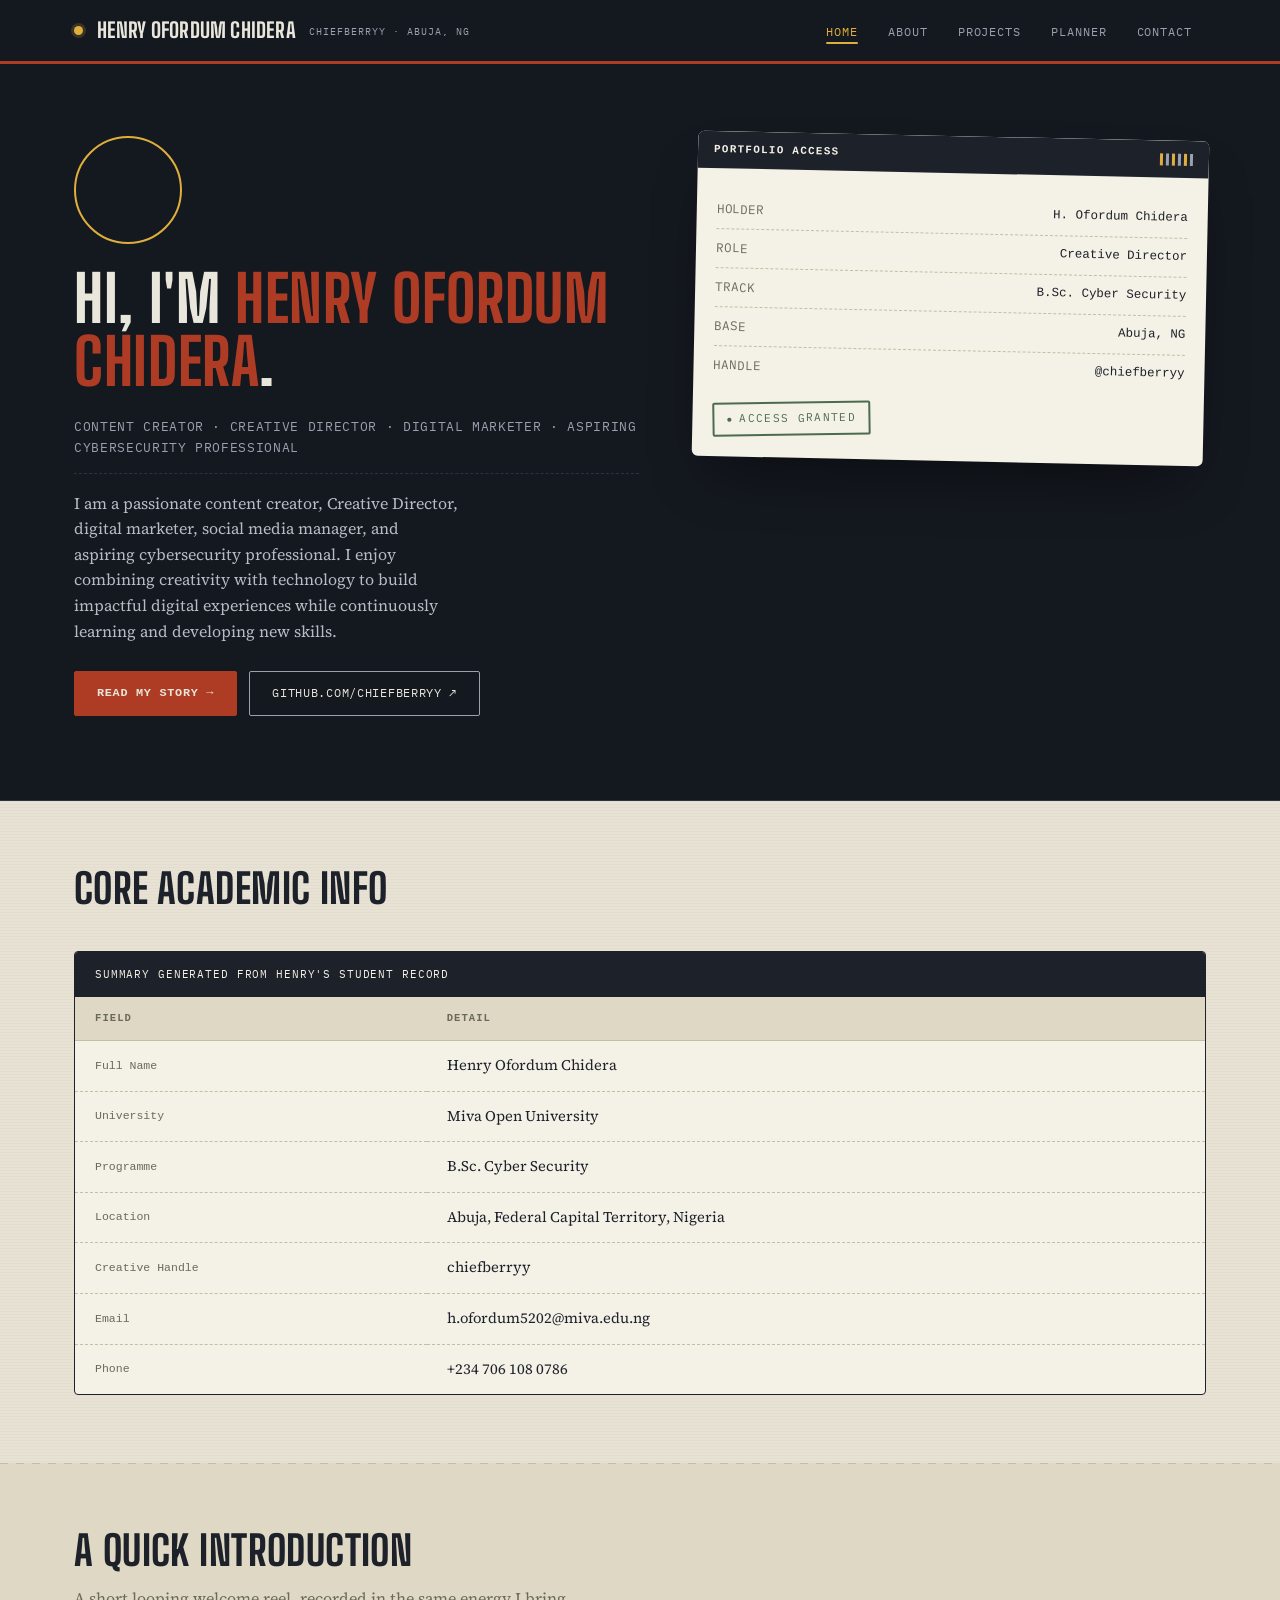
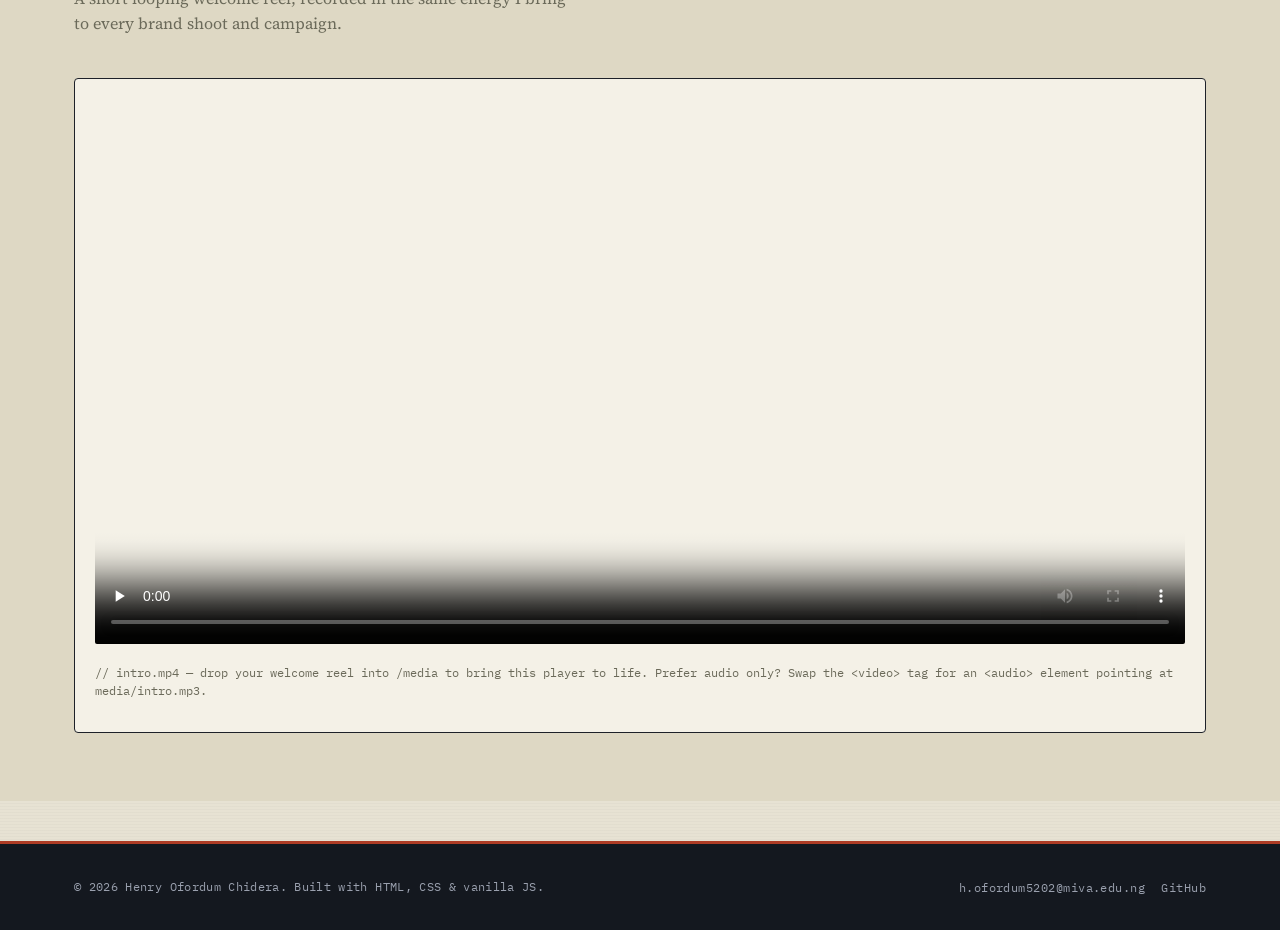
==== commit 66dc3ae1: "Update index.html" ====
--- a/index.html
+++ b/index.html
@@ -36,7 +36,8 @@
     <div class="container">
       <div class="hero-copy">
         <div class="profile-frame" data-initials="HC">
-          <img src="Media/projects.jpg" alt="Project Image">
+          <img src="Media/Projects.jpg" alt="Portrait of Henry Ofordum Chidera"
+               onerror="this.onerror=null; this.remove(); this.parentElement.classList.add('no-photo');">
         </div>
         <h1>Hi, I'm <span class="highlight">Henry Ofordum Chidera</span>.</h1>
         <p class="hero-role">Content Creator · Creative Director · Digital Marketer · Aspiring Cybersecurity Professional</p>
@@ -121,4 +122,4 @@
 
 <script src="script.js"></script>
 </body>
-</html>
+</html>
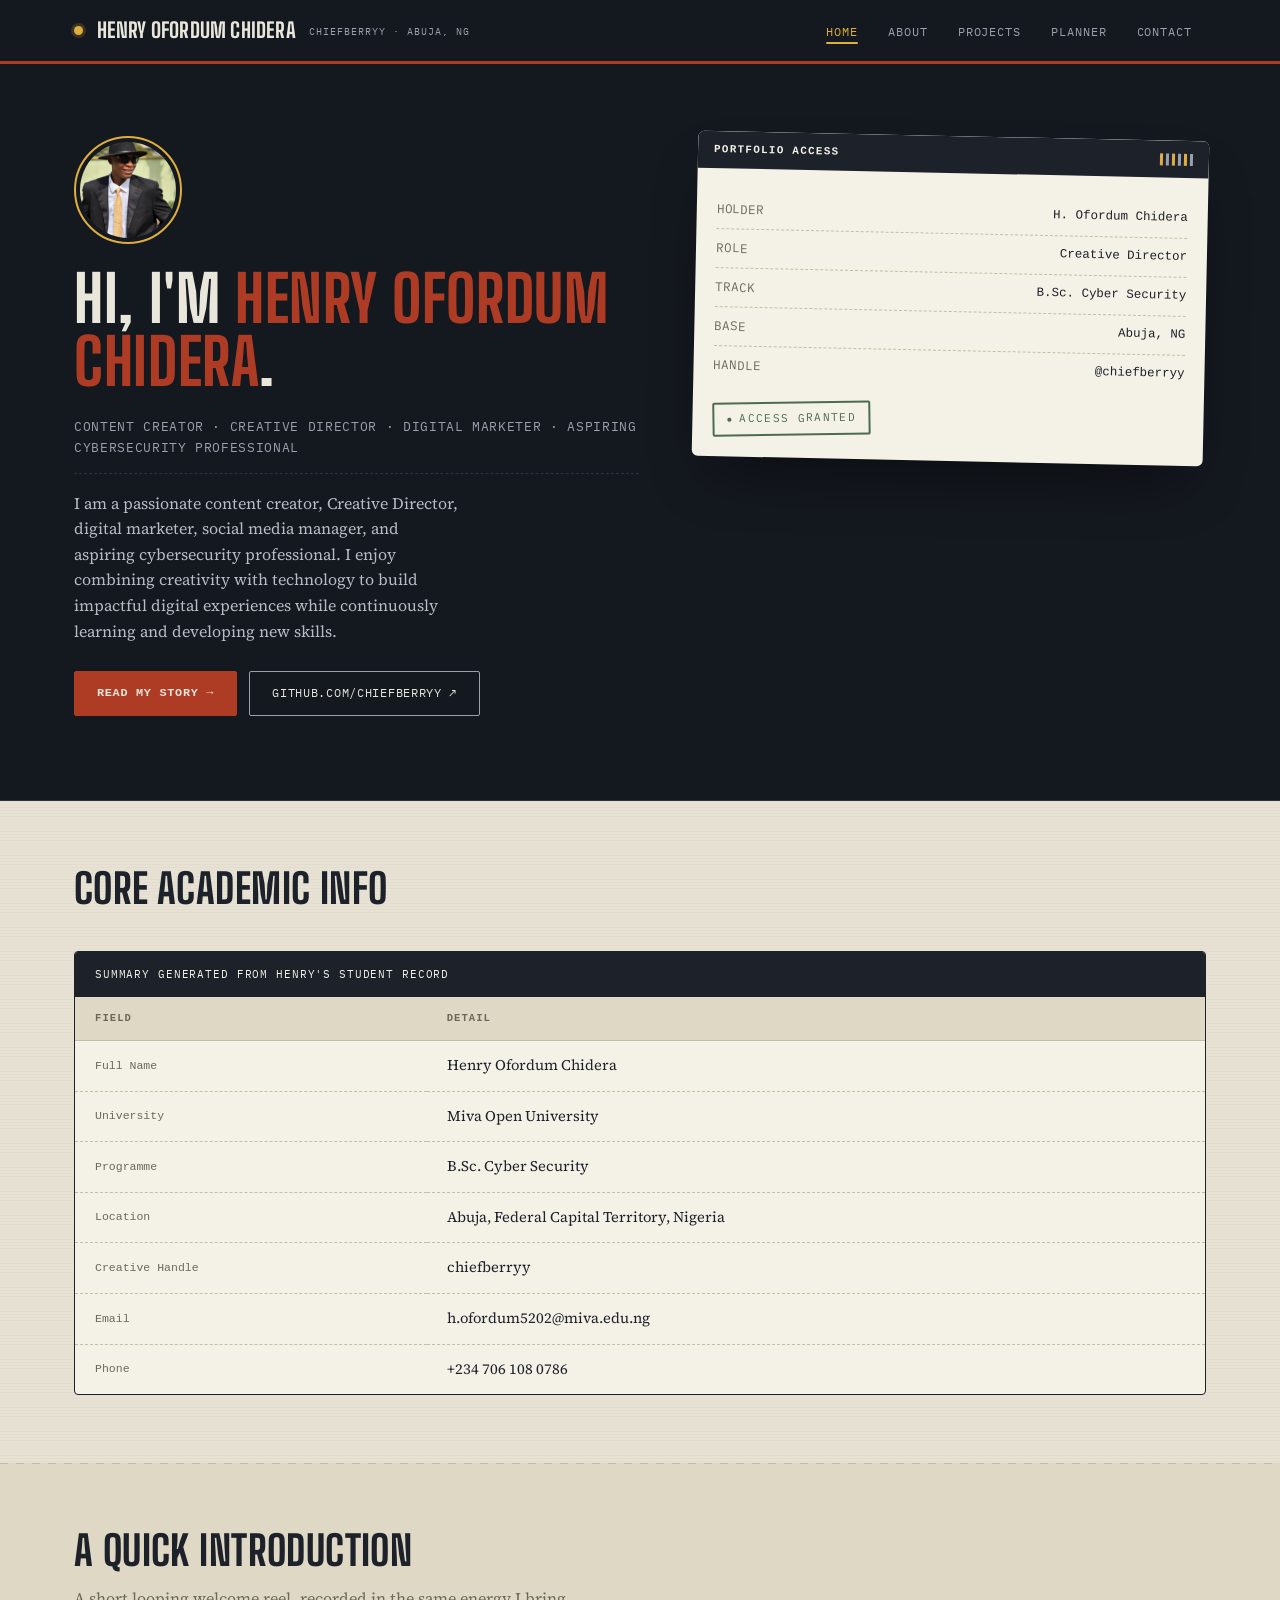
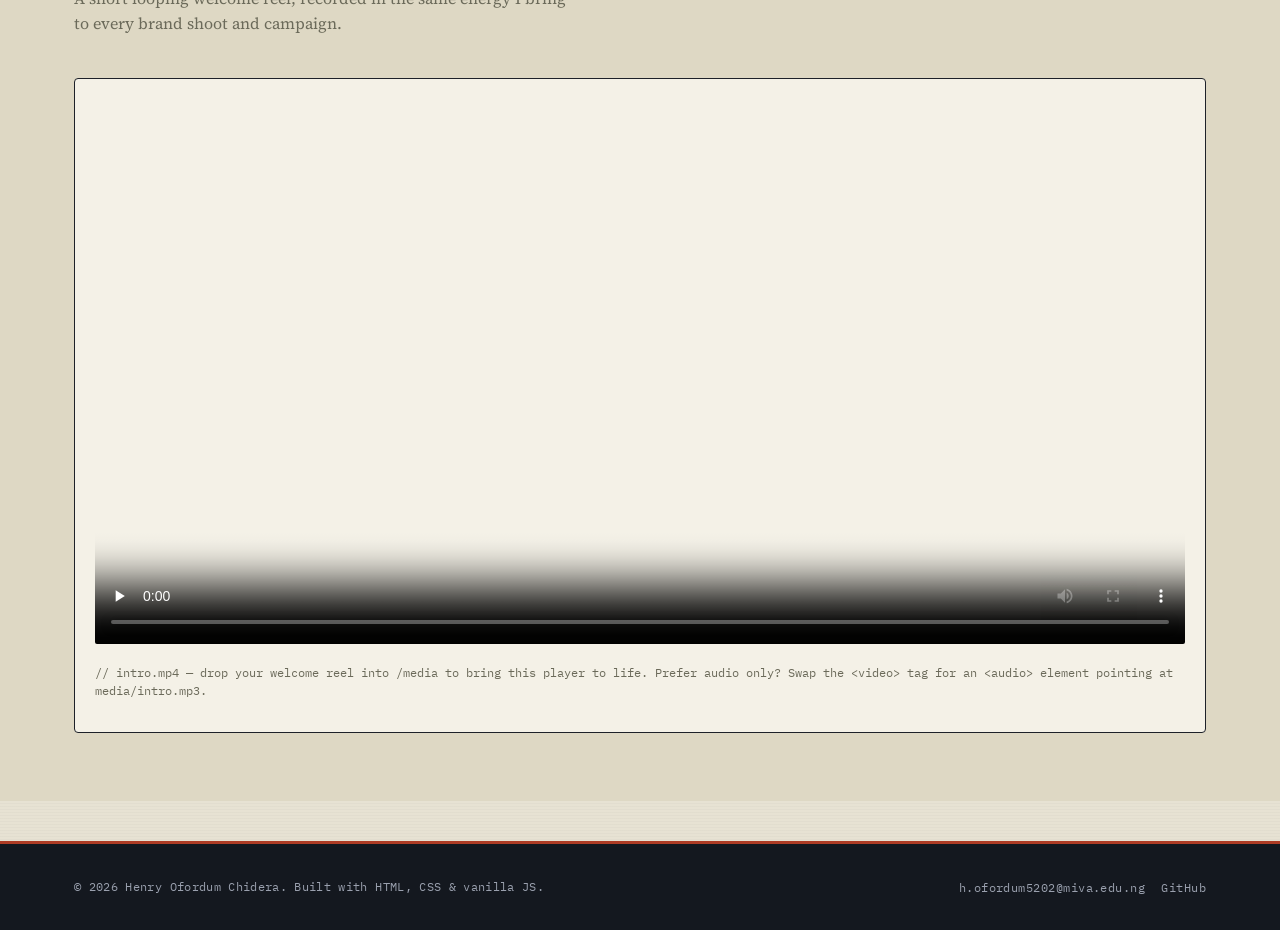
==== commit 75bc646e: "Change image source in index.html Updated image source for the profile frame." ====
--- a/index.html
+++ b/index.html
@@ -36,8 +36,7 @@
     <div class="container">
       <div class="hero-copy">
         <div class="profile-frame" data-initials="HC">
-          <img src="Media/Projects.jpg" alt="Portrait of Henry Ofordum Chidera"
-               onerror="this.onerror=null; this.remove(); this.parentElement.classList.add('no-photo');">
+          <img src="Media/projects.jpg" alt="Project Image">
         </div>
         <h1>Hi, I'm <span class="highlight">Henry Ofordum Chidera</span>.</h1>
         <p class="hero-role">Content Creator · Creative Director · Digital Marketer · Aspiring Cybersecurity Professional</p>
@@ -122,4 +121,4 @@
 
 <script src="script.js"></script>
 </body>
-</html>+</html>
--- a/styles.css
+++ b/styles.css
@@ -529,6 +529,6 @@
 }
 
 @media (max-width: 720px){
-  .nav-toggle{ display: flex; }
+  .nav-toggle{ display: flex !important; }
   .nav-links{
-    position: absolute; +    position
